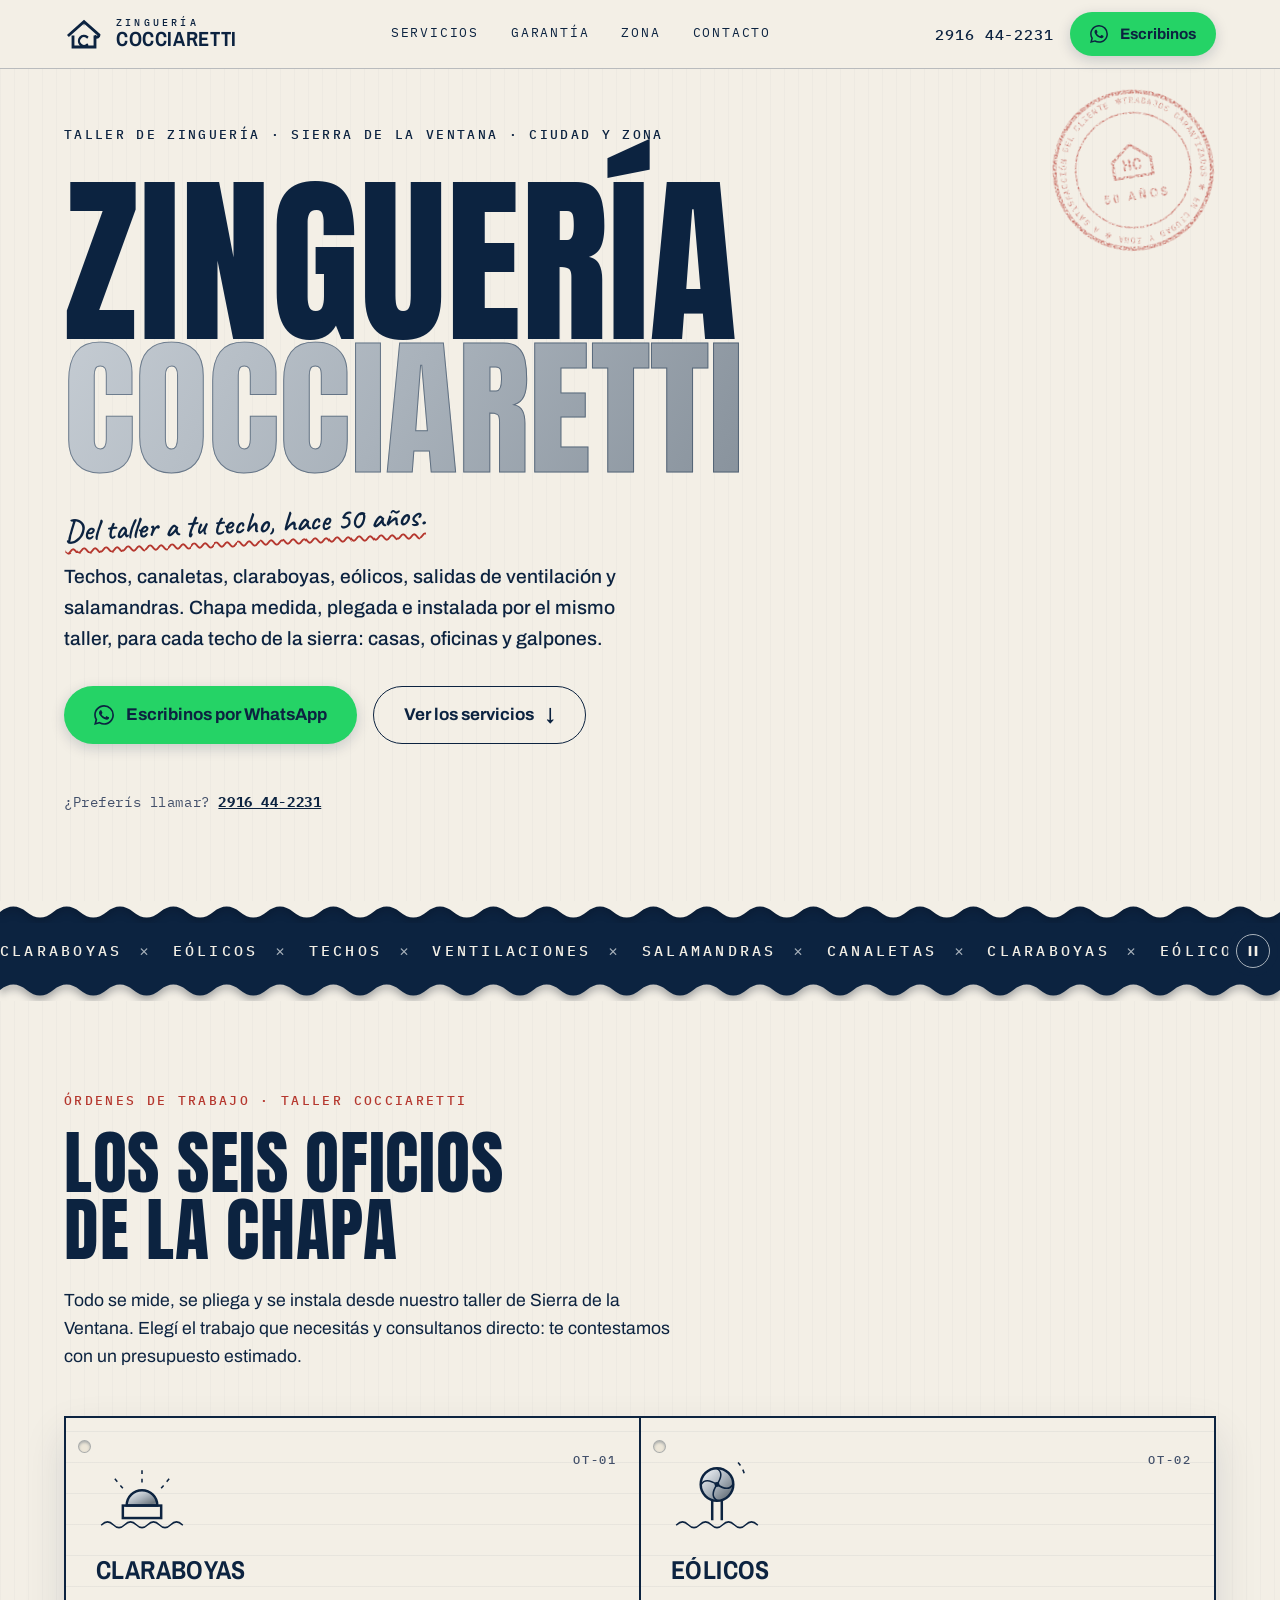
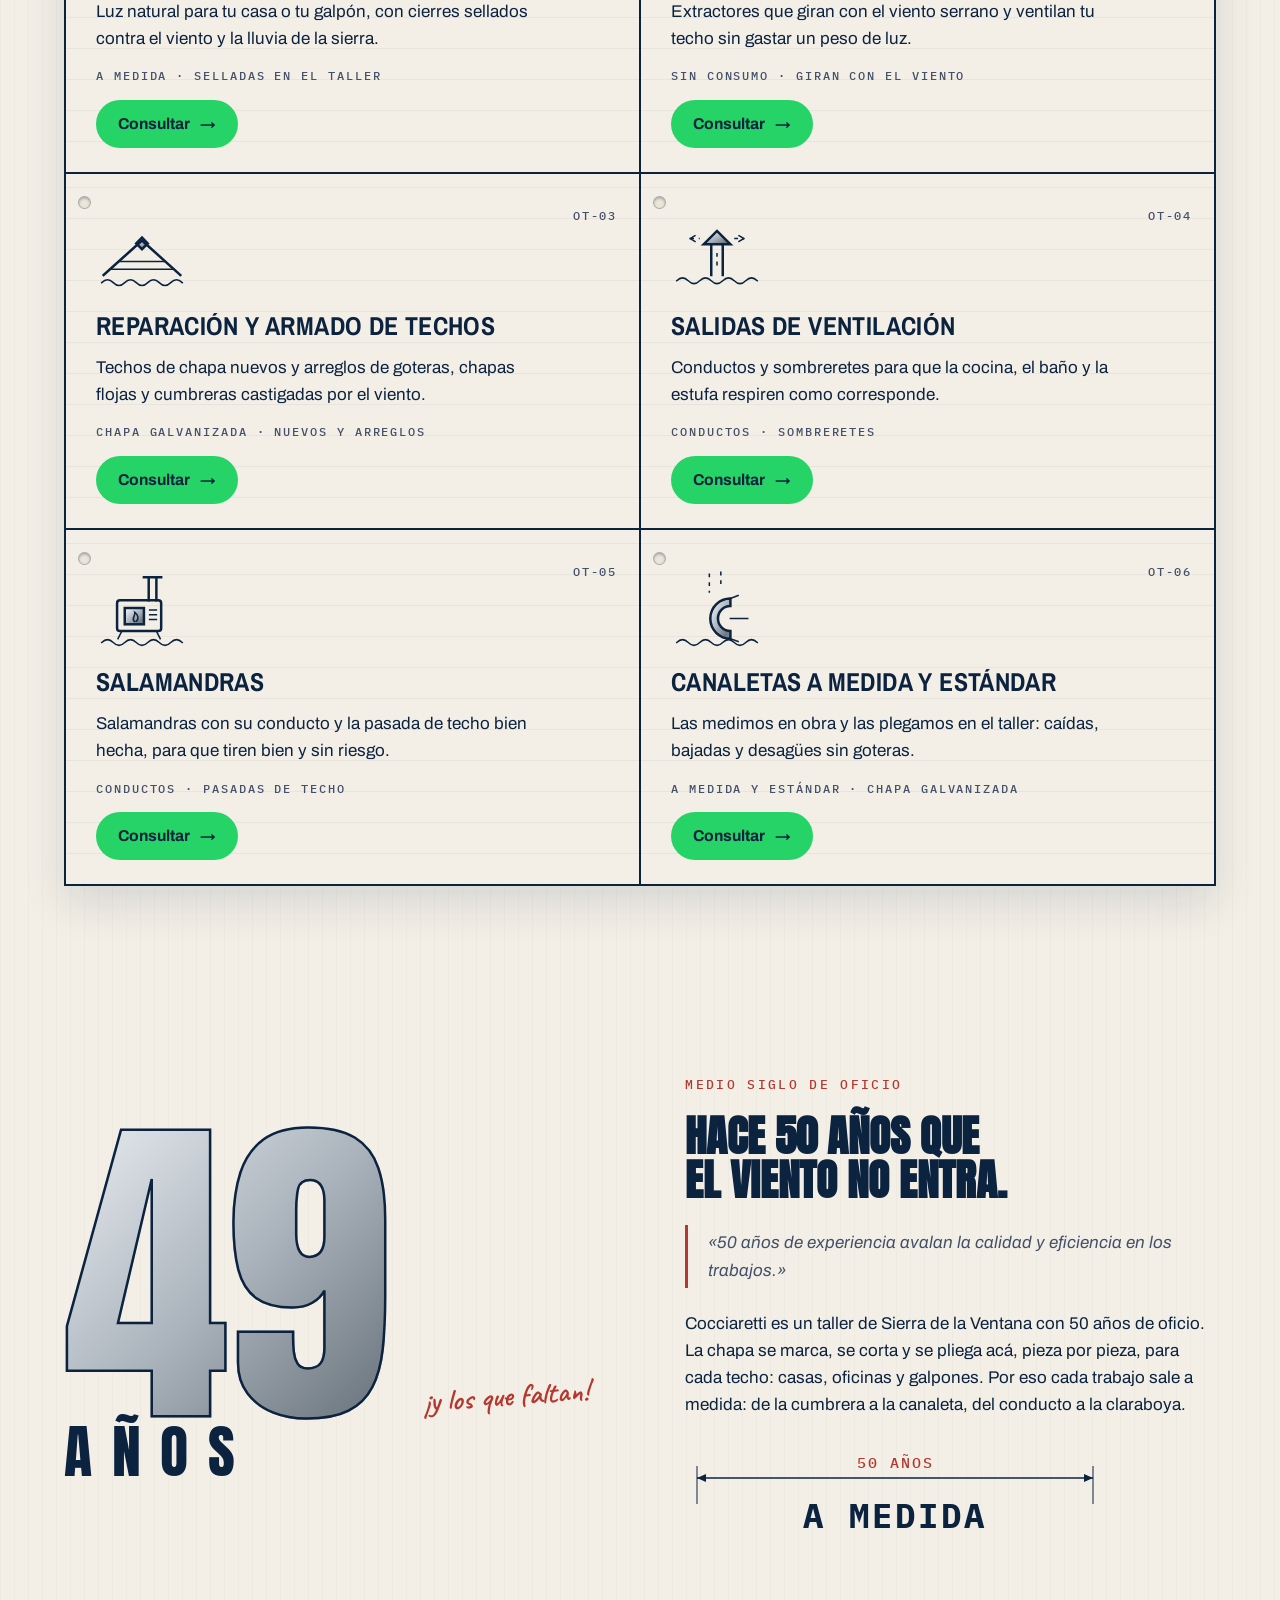
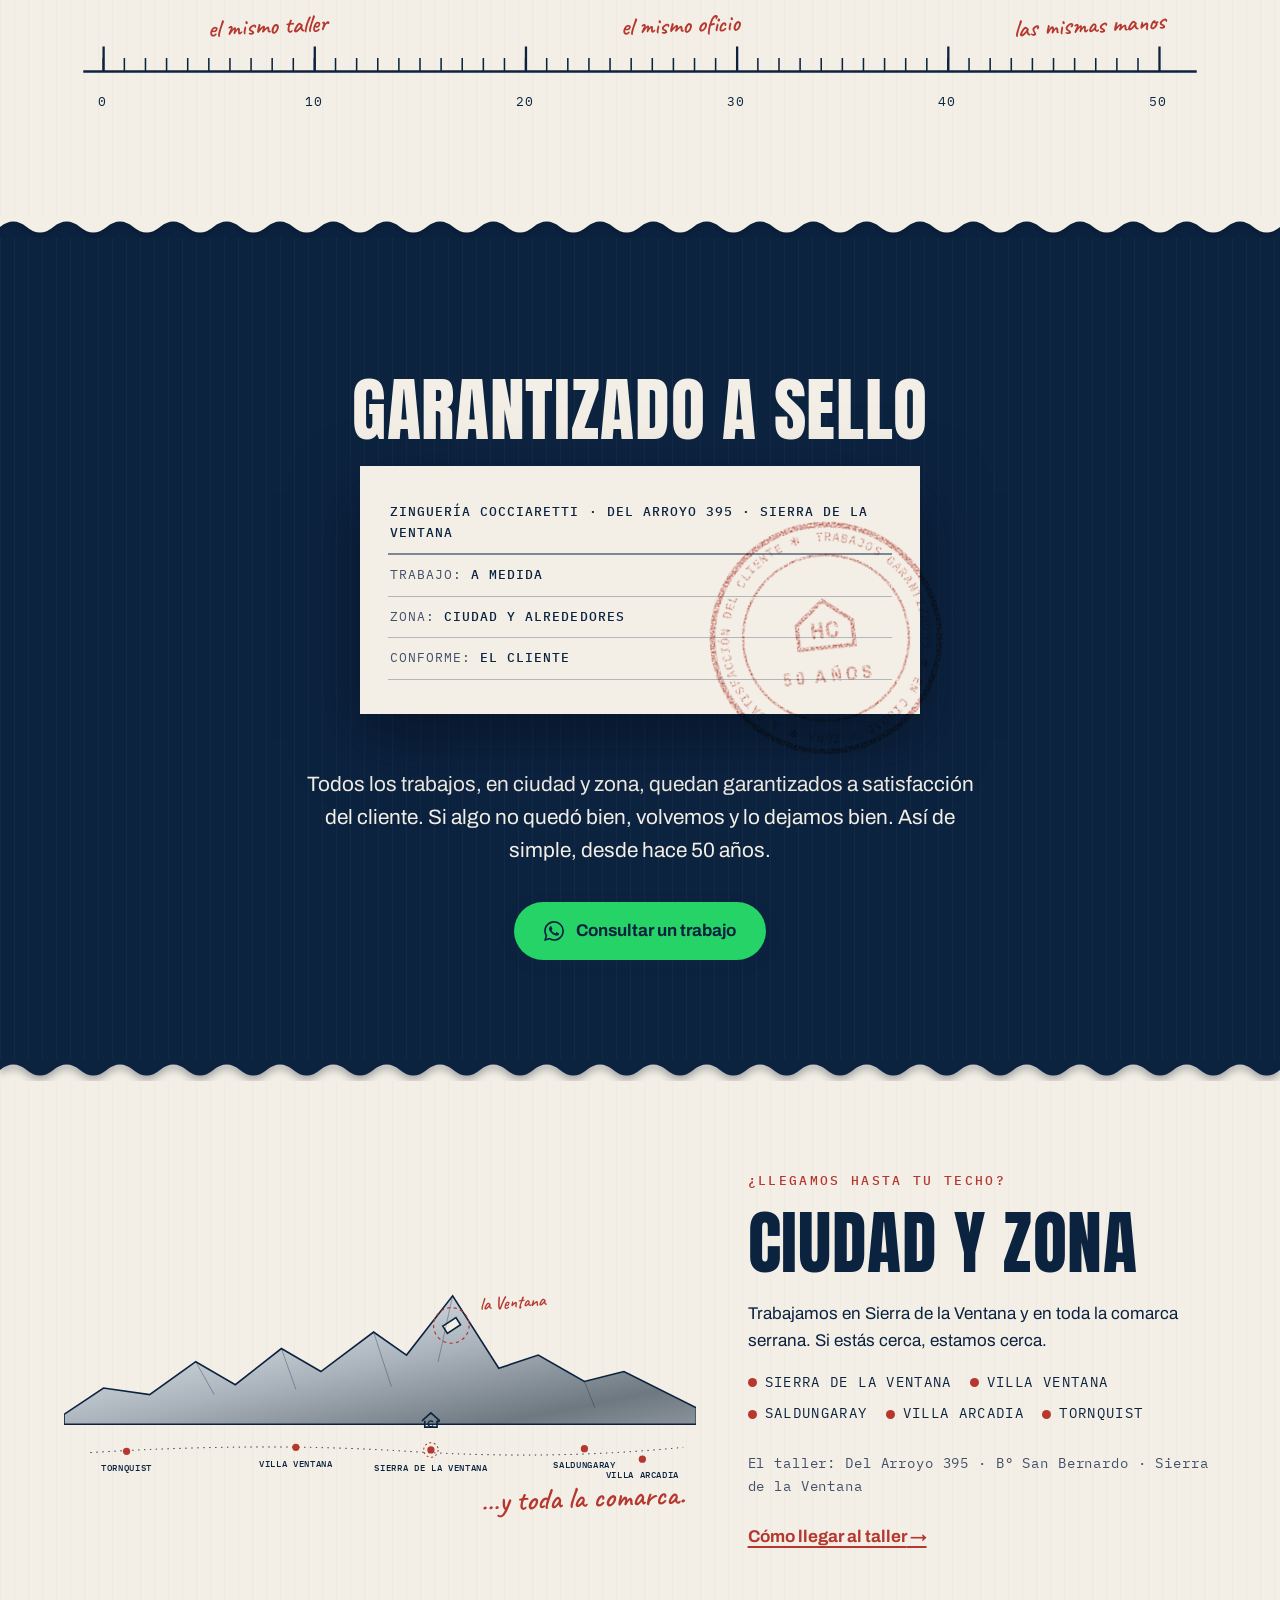
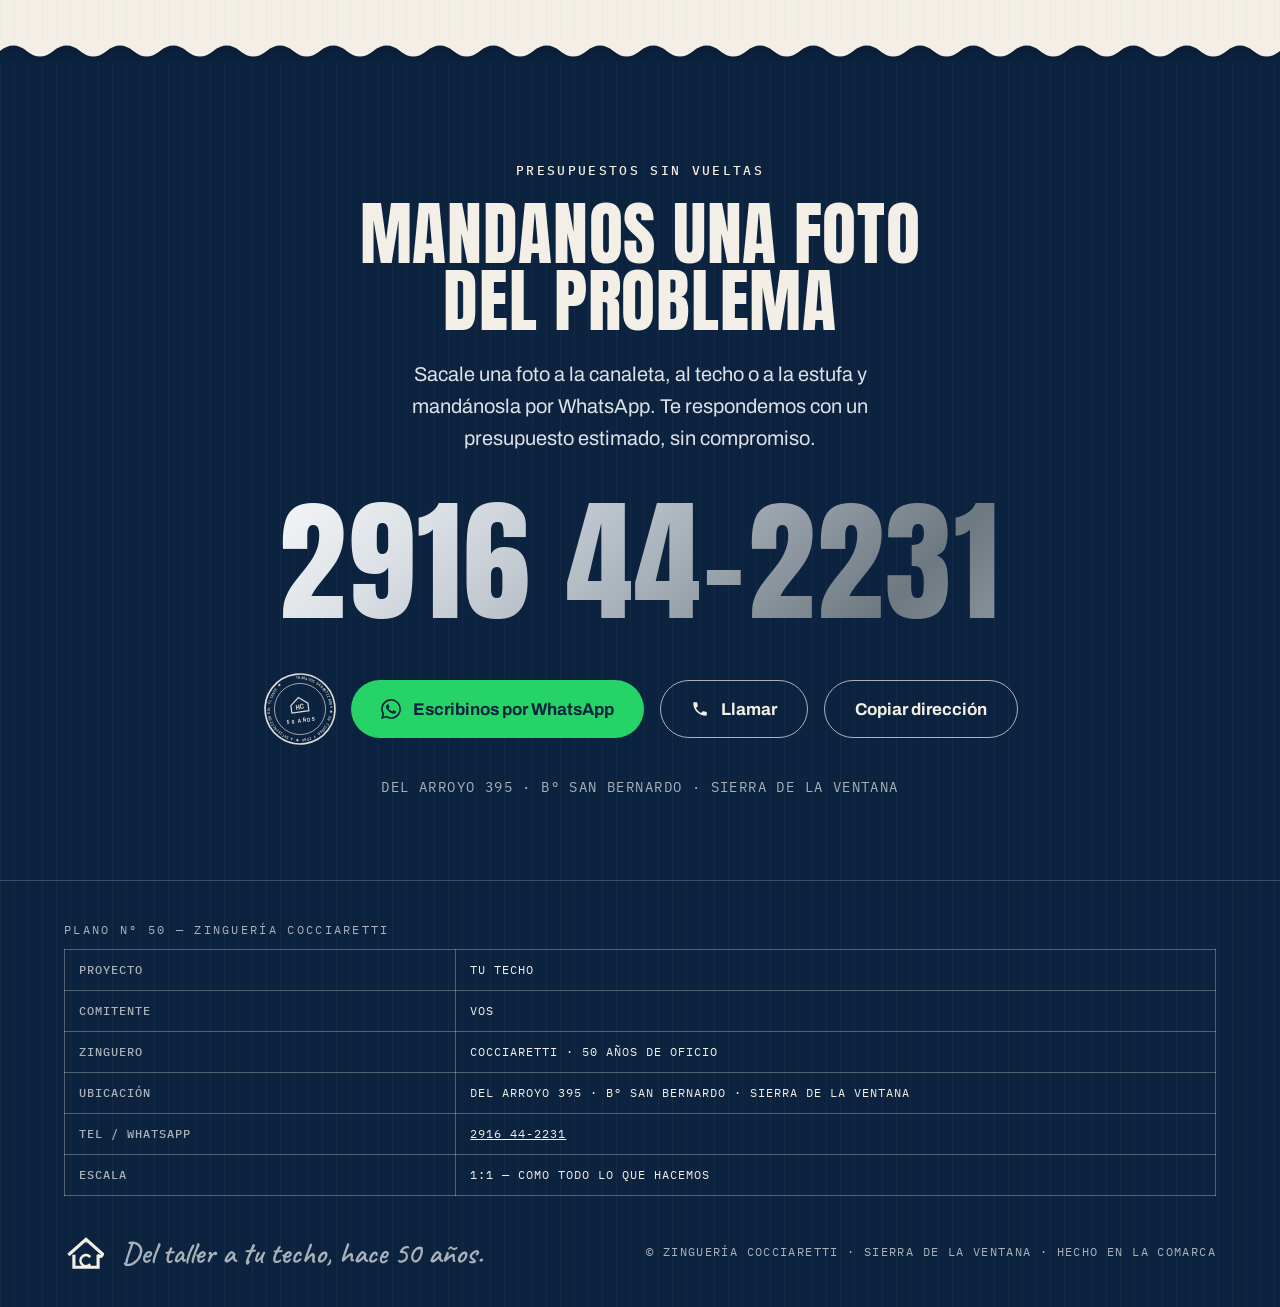
==== index.html @ 29f08a3d "Sitio web Zingueria Cocciaretti — one-page estatico Concepto "Chapa y Oficio": tipografia monumental" ====
<!DOCTYPE html>
<html lang="es" class="no-js">
<head>
<meta charset="UTF-8">
<meta name="viewport" content="width=device-width, initial-scale=1">
<title>Zinguería Cocciaretti — Techos, canaletas y salamandras en Sierra de la Ventana</title>
<meta name="description" content="Zinguería en Sierra de la Ventana: techos, canaletas, claraboyas, eólicos y salamandras. 50 años de experiencia, trabajos garantizados. Tel. 2916 44-2231.">
<meta name="theme-color" content="#0C2340">
<meta property="og:title" content="Zinguería Cocciaretti — Sierra de la Ventana">
<meta property="og:description" content="Claraboyas, eólicos, techos, ventilaciones, salamandras y canaletas a medida. 50 años de experiencia. Trabajos garantizados en ciudad y zona.">
<meta property="og:type" content="website">
<meta property="og:locale" content="es_AR">
<meta property="og:url" content="https://cocciaretti.com/">
<meta property="og:image" content="https://cocciaretti.com/og.png">
<meta property="og:image:width" content="1200">
<meta property="og:image:height" content="630">
<link rel="canonical" href="https://cocciaretti.com/">
<link rel="icon" href="favicon.svg" type="image/svg+xml">
<link rel="icon" href="favicon-32.png" sizes="32x32" type="image/png">
<link rel="apple-touch-icon" href="apple-touch-icon.png">
<link rel="preconnect" href="https://fonts.googleapis.com">
<link rel="preconnect" href="https://fonts.gstatic.com" crossorigin>
<link href="https://fonts.googleapis.com/css2?family=Anton&family=Archivo:wght@400;500;700&family=Archivo+Narrow:wght@700&family=Caveat:wght@600&family=IBM+Plex+Mono:wght@400;500&display=swap" rel="stylesheet">
<link rel="stylesheet" href="css/styles.css">
<script type="application/ld+json">
{
  "@context": "https://schema.org",
  "@type": "HomeAndConstructionBusiness",
  "name": "Zinguería Cocciaretti",
  "description": "Taller de zinguería en Sierra de la Ventana: claraboyas, eólicos, reparación y armado de techos, salidas de ventilación, salamandras y canaletas a medida y estándar. 50 años de experiencia. Trabajos garantizados en ciudad y zona.",
  "slogan": "Del taller a tu techo, hace 50 años.",
  "url": "https://cocciaretti.com/",
  "image": "https://cocciaretti.com/og.png",
  "telephone": "+54 9 2916 44-2231",
  "address": {
    "@type": "PostalAddress",
    "streetAddress": "Del Arroyo 395, Barrio San Bernardo",
    "addressLocality": "Sierra de la Ventana",
    "addressRegion": "Provincia de Buenos Aires",
    "addressCountry": "AR"
  },
  "areaServed": ["Sierra de la Ventana", "Villa Ventana", "Saldungaray", "Villa Arcadia", "Tornquist"]
}
</script>
</head>
<body class="papel">

<a class="salto" href="#principal">Saltar al contenido</a>

<!-- ======= Definiciones SVG compartidas ======= -->
<svg width="0" height="0" style="position:absolute" aria-hidden="true" focusable="false">
  <defs>
    <linearGradient id="gradZinc" x1="0" y1="0" x2="1" y2="1">
      <stop offset="0" stop-color="#F5F7F8"/>
      <stop offset="0.2" stop-color="#DCE1E6"/>
      <stop offset="0.52" stop-color="#A9B2BB"/>
      <stop offset="0.84" stop-color="#6E7881"/>
      <stop offset="1" stop-color="#8A939C"/>
    </linearGradient>

    <filter id="tinta" x="-8%" y="-8%" width="116%" height="116%">
      <feTurbulence type="fractalNoise" baseFrequency="0.5" numOctaves="2" seed="7" result="ruido"/>
      <feColorMatrix in="ruido" type="matrix" values="0 0 0 0 0  0 0 0 0 0  0 0 0 0 0  0 0 0 1.6 -0.45" result="alfa"/>
      <feComposite in="SourceGraphic" in2="alfa" operator="in"/>
    </filter>

    <!-- Costura corrugada entre secciones -->
    <path id="onda" d="M0 11 Q15 0 30 11 T60 11 T90 11 T120 11 T150 11 T180 11 T210 11 T240 11 T270 11 T300 11 T330 11 T360 11 T390 11 T420 11 T450 11 T480 11 T510 11 T540 11 T570 11 T600 11 T630 11 T660 11 T690 11 T720 11 T750 11 T780 11 T810 11 T840 11 T870 11 T900 11 T930 11 T960 11 T990 11 T1020 11 T1050 11 T1080 11 T1110 11 T1140 11 T1170 11 T1200 11 T1230 11 T1260 11 T1290 11 T1320 11 T1350 11 T1380 11 T1410 11 T1440 11 L1440 0 L0 0 Z"/>

    <!-- Marca: casa de chapa plegada, la C es un perfil de canaleta -->
    <symbol id="marca" viewBox="0 0 120 112">
      <path d="M15 60 L60 20 L105 60 a6.5 6.5 0 0 1 -10 5.5" fill="none" stroke="currentColor" stroke-width="8.5" stroke-linejoin="miter" stroke-linecap="square"/>
      <path d="M27 66 V96 H93 V66" fill="none" stroke="currentColor" stroke-width="8.5" stroke-linejoin="miter" stroke-linecap="square"/>
      <path d="M60 22 V31" fill="none" stroke="currentColor" stroke-width="2"/>
      <path d="M69 66 A15 15 0 1 0 69 90" fill="none" stroke="currentColor" stroke-width="7" stroke-linecap="square"/>
    </symbol>

    <!-- Monograma heredado HC (vive en el sello) -->
    <symbol id="marcaHC" viewBox="0 0 80 74">
      <path d="M8 38 L40 12 L72 38 V66 H8 Z" fill="none" stroke="currentColor" stroke-width="4.5" stroke-linejoin="miter"/>
      <text x="40" y="55" text-anchor="middle" font-family="'Archivo Narrow', sans-serif" font-weight="700" font-size="27" letter-spacing="1" fill="currentColor">HC</text>
    </symbol>

    <!-- Sello de garantía. El texto circular (textPath) se instancia inline
         en cada uso y no dentro del symbol: WebKit no resuelve bien las
         referencias de textPath desde el shadow DOM de <use>. -->
    <path id="rutaSello" d="M110 21 a89 89 0 1 1 -0.01 0" fill="none"/>
    <symbol id="selloBase" viewBox="0 0 220 220">
      <circle cx="110" cy="110" r="104" fill="none" stroke="currentColor" stroke-width="5"/>
      <circle cx="110" cy="110" r="76" fill="none" stroke="currentColor" stroke-width="2"/>
      <use href="#marcaHC" x="78" y="66" width="64" height="59"/>
      <text x="110" y="150" text-anchor="middle" font-family="'Archivo Narrow', sans-serif" font-weight="700" font-size="17" letter-spacing="4" fill="currentColor">50 AÑOS</text>
    </symbol>

    <!-- Glifo WhatsApp -->
    <symbol id="icoWa" viewBox="0 0 24 24">
      <path fill="currentColor" d="M17.472 14.382c-.297-.149-1.758-.867-2.03-.967-.273-.099-.471-.148-.67.15-.197.297-.767.966-.94 1.164-.173.199-.347.223-.644.075-.297-.15-1.255-.463-2.39-1.475-.883-.788-1.48-1.761-1.653-2.059-.173-.297-.018-.458.13-.606.134-.133.297-.347.446-.52.149-.174.198-.298.298-.497.099-.198.05-.371-.025-.52-.075-.149-.669-1.612-.916-2.207-.242-.579-.487-.5-.669-.51-.173-.008-.371-.01-.57-.01-.198 0-.52.074-.792.372-.272.297-1.04 1.016-1.04 2.479 0 1.462 1.065 2.875 1.213 3.074.149.198 2.096 3.2 5.077 4.487.709.306 1.262.489 1.694.625.712.227 1.36.195 1.871.118.571-.085 1.758-.719 2.006-1.413.248-.694.248-1.289.173-1.413-.074-.124-.272-.198-.57-.347m-5.421 7.403h-.004a9.87 9.87 0 0 1-5.031-1.378l-.361-.214-3.741.982.998-3.648-.235-.374a9.86 9.86 0 0 1-1.51-5.26c.001-5.45 4.436-9.884 9.888-9.884 2.64 0 5.122 1.03 6.988 2.898a9.825 9.825 0 0 1 2.893 6.994c-.003 5.45-4.437 9.884-9.885 9.884m8.413-18.297A11.815 11.815 0 0 0 12.05 0C5.495 0 .16 5.335.157 11.892c0 2.096.547 4.142 1.588 5.945L.057 24l6.305-1.654a11.882 11.882 0 0 0 5.683 1.448h.005c6.554 0 11.89-5.335 11.893-11.893a11.821 11.821 0 0 0-3.48-8.413"/>
    </symbol>

    <!-- Glifo teléfono -->
    <symbol id="icoTel" viewBox="0 0 24 24">
      <path fill="currentColor" d="M6.62 10.79c1.44 2.83 3.76 5.14 6.59 6.59l2.2-2.21c.27-.27.67-.36 1.02-.24 1.12.37 2.33.57 3.57.57.55 0 1 .45 1 1V20c0 .55-.45 1-1 1-9.39 0-17-7.61-17-17 0-.55.45-1 1-1h3.5c.55 0 1 .45 1 1 0 1.25.2 2.45.57 3.57.11.35.03.74-.25 1.02l-2.2 2.2z"/>
    </symbol>
  </defs>
</svg>

<!-- ======= Cabecera ======= -->
<header class="cabecera">
  <div class="contenedor cabecera__fila">
    <a class="marca-lockup" href="#inicio" aria-label="Zinguería Cocciaretti — volver al inicio">
      <svg class="marca-lockup__svg" viewBox="0 0 120 112" aria-hidden="true"><use href="#marca"/></svg>
      <span class="marca-lockup__texto">
        <span class="marca-lockup__arriba">Zinguería</span>
        <span class="marca-lockup__abajo">Cocciaretti</span>
      </span>
    </a>
    <nav class="cabecera__nav" aria-label="Secciones">
      <a href="#oficios">Servicios</a>
      <a href="#garantia">Garantía</a>
      <a href="#zona">Zona</a>
      <a href="#contacto">Contacto</a>
    </nav>
    <div class="cabecera__acciones">
      <a class="cabecera__tel" href="tel:+5492916442231">2916 44-2231</a>
      <a class="btn btn--wa cabecera__wa" href="https://wa.me/5492916442231?text=Hola%20Cocciaretti%2C%20quiero%20pedir%20un%20presupuesto." target="_blank" rel="noopener">
        <svg width="18" height="18" aria-hidden="true"><use href="#icoWa"/></svg>
        Escribinos
      </a>
    </div>
  </div>
</header>

<main id="principal" tabindex="-1">

  <!-- ======= Héroe ======= -->
  <section id="inicio" class="heroe papel">
    <div class="contenedor">
      <p class="ceja heroe__ceja">Taller de zinguería · Sierra de la Ventana<span class="ceja__extra"> · Ciudad y zona</span></p>
      <h1 class="heroe__titulo">
        <span class="heroe__linea1">Zinguería</span>
        <span class="heroe__linea2 brillo">Cocciaretti</span>
      </h1>
      <p class="mano heroe__tagline"><span class="subrayado">Del taller a tu techo, hace 50 años.</span></p>
      <div class="heroe__cuerpo">
        <p class="heroe__sub">Techos, canaletas, claraboyas, eólicos, salidas de ventilación y salamandras. Chapa medida, plegada e instalada por el mismo taller, para cada techo de la sierra: casas, oficinas y galpones.</p>
        <div class="heroe__ctas">
          <a class="btn btn--wa" href="https://wa.me/5492916442231?text=Hola%20Cocciaretti%2C%20quiero%20pedir%20un%20presupuesto." target="_blank" rel="noopener">
            <svg width="20" height="20" aria-hidden="true"><use href="#icoWa"/></svg>
            Escribinos por WhatsApp
          </a>
          <a class="btn btn--fantasma" href="#oficios">Ver los servicios<span aria-hidden="true"> ↓</span></a>
        </div>
        <p class="heroe__tel-alt">¿Preferís llamar? <a href="tel:+5492916442231">2916 44-2231</a></p>
      </div>
    </div>
    <div class="heroe__sello" aria-hidden="true">
      <svg viewBox="0 0 220 220" class="rojo-sello tinta">
        <use href="#selloBase"/>
        <text font-family="'IBM Plex Mono', monospace" font-weight="500" font-size="11" letter-spacing="1.15" fill="currentColor"><textPath href="#rutaSello">TRABAJOS GARANTIZADOS ✱ EN CIUDAD Y ZONA ✱ A SATISFACCIÓN DEL CLIENTE ✱</textPath></text>
      </svg>
    </div>
  </section>

  <svg class="costura costura--a-oscuro" viewBox="0 0 1440 22" preserveAspectRatio="none" aria-hidden="true" focusable="false"><use href="#onda" class="onda"/></svg>

  <!-- ======= Cinta de oficios ======= -->
  <div class="cinta" id="cinta">
    <div class="cinta__pista" aria-hidden="true">
      <ul class="cinta__grupo">
        <li>Claraboyas</li><li>Eólicos</li><li>Techos</li><li>Ventilaciones</li><li>Salamandras</li><li>Canaletas</li>
        <li>Claraboyas</li><li>Eólicos</li><li>Techos</li><li>Ventilaciones</li><li>Salamandras</li><li>Canaletas</li>
        <li>Claraboyas</li><li>Eólicos</li><li>Techos</li><li>Ventilaciones</li><li>Salamandras</li><li>Canaletas</li>
      </ul>
      <ul class="cinta__grupo cinta__grupo--copia">
        <li>Claraboyas</li><li>Eólicos</li><li>Techos</li><li>Ventilaciones</li><li>Salamandras</li><li>Canaletas</li>
        <li>Claraboyas</li><li>Eólicos</li><li>Techos</li><li>Ventilaciones</li><li>Salamandras</li><li>Canaletas</li>
        <li>Claraboyas</li><li>Eólicos</li><li>Techos</li><li>Ventilaciones</li><li>Salamandras</li><li>Canaletas</li>
      </ul>
    </div>
    <button class="cinta__pausa" type="button" id="pausaCinta" aria-pressed="false" aria-label="Pausar el movimiento de la cinta" hidden>
      <svg class="ico-pausa" width="10" height="12" viewBox="0 0 10 12" aria-hidden="true"><path d="M2 1v10M8 1v10" stroke="currentColor" stroke-width="2.6"/></svg>
      <svg class="ico-play" width="10" height="12" viewBox="0 0 10 12" aria-hidden="true"><path d="M1 1l8 5-8 5z" fill="currentColor"/></svg>
    </button>
  </div>

  <svg class="costura costura--a-papel" viewBox="0 0 1440 22" preserveAspectRatio="none" aria-hidden="true" focusable="false"><use href="#onda" class="onda"/></svg>

  <!-- ======= Los seis oficios ======= -->
  <section id="oficios" class="oficios papel">
    <div class="contenedor">
      <p class="ceja ceja--roja revelar">Órdenes de trabajo · Taller Cocciaretti</p>
      <h2 class="titulo revelar">Los seis oficios<br>de la chapa</h2>
      <p class="oficios__intro revelar">Todo se mide, se pliega y se instala desde nuestro taller de Sierra de la Ventana. Elegí el trabajo que necesitás y consultanos directo: te contestamos con un presupuesto estimado.</p>

      <div class="oficios__grilla">

        <article class="ot revelar">
          <p class="ot__num">OT-01</p>
          <svg class="ot__icono" viewBox="0 0 96 96" aria-hidden="true">
            <path class="trazo trazo--fino" d="M6 78 Q12 72 18 78 T30 78 T42 78 T54 78 T66 78 T78 78 T90 78"/>
            <path class="plano" d="M32 58 a16 16 0 0 1 32 0 Z"/>
            <rect class="trazo" x="28" y="58" width="40" height="13" fill="none"/>
            <path class="trazo trazo--fino guion" d="M48 34 V20 M28 40 L18 28 M68 40 L78 28"/>
          </svg>
          <h3 class="ot__nombre">Claraboyas</h3>
          <p class="ot__desc">Luz natural para tu casa o tu galpón, con cierres sellados contra el viento y la lluvia de la sierra.</p>
          <p class="ot__spec">A medida · Selladas en el taller</p>
          <a class="ot__cta" href="https://wa.me/5492916442231?text=Hola%2C%20quiero%20consultar%20por%20una%20claraboya." target="_blank" rel="noopener">Consultar<span aria-hidden="true"> →</span></a>
        </article>

        <article class="ot revelar">
          <p class="ot__num">OT-02</p>
          <svg class="ot__icono" viewBox="0 0 96 96" aria-hidden="true">
            <path class="trazo trazo--fino" d="M6 78 Q12 72 18 78 T30 78 T42 78 T54 78 T66 78 T78 78 T90 78"/>
            <circle class="plano" cx="48" cy="36" r="17"/>
            <path class="trazo trazo--fino" d="M48 36 Q56 24 48 19.5 M48 36 Q60 44 64.5 36 M48 36 Q40 48 48 52.5 M48 36 Q36 28 31.5 36"/>
            <circle class="dot" cx="48" cy="36" r="2.6"/>
            <path class="trazo" d="M43 54 v18 M53 54 v18"/>
            <path class="trazo trazo--fino guion" d="M70 13 a30 30 0 0 1 7 14"/>
          </svg>
          <h3 class="ot__nombre">Eólicos</h3>
          <p class="ot__desc">Extractores que giran con el viento serrano y ventilan tu techo sin gastar un peso de luz.</p>
          <p class="ot__spec">Sin consumo · Giran con el viento</p>
          <a class="ot__cta" href="https://wa.me/5492916442231?text=Hola%2C%20quiero%20consultar%20por%20un%20e%C3%B3lico." target="_blank" rel="noopener">Consultar<span aria-hidden="true"> →</span></a>
        </article>

        <article class="ot revelar">
          <p class="ot__num">OT-03</p>
          <svg class="ot__icono" viewBox="0 0 96 96" aria-hidden="true">
            <path class="plano" d="M42 39 L48 33 L54 39 L48 45 Z"/>
            <path class="trazo" d="M8 72 L48 36 L88 72"/>
            <path class="trazo trazo--fino" d="M24 58 H72 M15 66 H81"/>
            <path class="trazo trazo--fino" d="M6 80 Q12 74 18 80 T30 80 T42 80 T54 80 T66 80 T78 80 T90 80"/>
          </svg>
          <h3 class="ot__nombre">Reparación y armado de techos</h3>
          <p class="ot__desc">Techos de chapa nuevos y arreglos de goteras, chapas flojas y cumbreras castigadas por el viento.</p>
          <p class="ot__spec">Chapa galvanizada · Nuevos y arreglos</p>
          <a class="ot__cta" href="https://wa.me/5492916442231?text=Hola%2C%20necesito%20reparar%20o%20armar%20un%20techo." target="_blank" rel="noopener">Consultar<span aria-hidden="true"> →</span></a>
        </article>

        <article class="ot revelar">
          <p class="ot__num">OT-04</p>
          <svg class="ot__icono" viewBox="0 0 96 96" aria-hidden="true">
            <path class="trazo trazo--fino" d="M6 78 Q12 72 18 78 T30 78 T42 78 T54 78 T66 78 T78 78 T90 78"/>
            <path class="trazo" d="M42 72 V40 M54 72 V40"/>
            <path class="plano" d="M34 40 L48 26 L62 40 Z"/>
            <path class="trazo trazo--fino guion" d="M20 34 H30 M66 34 H76 M48 62 V48"/>
            <path class="trazo trazo--fino" d="M76 34 l-5 -3 M76 34 l-5 3 M20 34 l5 -3 M20 34 l5 3"/>
          </svg>
          <h3 class="ot__nombre">Salidas de ventilación</h3>
          <p class="ot__desc">Conductos y sombreretes para que la cocina, el baño y la estufa respiren como corresponde.</p>
          <p class="ot__spec">Conductos · Sombreretes</p>
          <a class="ot__cta" href="https://wa.me/5492916442231?text=Hola%2C%20quiero%20consultar%20por%20una%20salida%20de%20ventilaci%C3%B3n." target="_blank" rel="noopener">Consultar<span aria-hidden="true"> →</span></a>
        </article>

        <article class="ot revelar">
          <p class="ot__num">OT-05</p>
          <svg class="ot__icono" viewBox="0 0 96 96" aria-hidden="true">
            <path class="trazo trazo--fino" d="M6 84 Q12 78 18 84 T30 84 T42 84 T54 84 T66 84 T78 84 T90 84"/>
            <rect class="trazo" x="22" y="40" width="46" height="32" rx="3" fill="none"/>
            <rect class="plano" x="30" y="48" width="20" height="17"/>
            <path class="trazo trazo--fino" d="M40 62 c-3.5 -4 1.5 -5.5 0.5 -9.5 c3.5 2.5 4.5 7 1.5 9.5"/>
            <path class="trazo trazo--fino" d="M56 50 h7 M56 55 h7 M56 60 h7"/>
            <path class="trazo" d="M55 40 V16 M63 40 V16 M50 16 H68"/>
            <path class="trazo trazo--fino" d="M27 72 l-4 8 M63 72 l4 8"/>
          </svg>
          <h3 class="ot__nombre">Salamandras</h3>
          <p class="ot__desc">Salamandras con su conducto y la pasada de techo bien hecha, para que tiren bien y sin riesgo.</p>
          <p class="ot__spec">Conductos · Pasadas de techo</p>
          <a class="ot__cta" href="https://wa.me/5492916442231?text=Hola%2C%20quiero%20consultar%20por%20una%20salamandra." target="_blank" rel="noopener">Consultar<span aria-hidden="true"> →</span></a>
        </article>

        <article class="ot revelar">
          <p class="ot__num">OT-06</p>
          <svg class="ot__icono" viewBox="0 0 96 96" aria-hidden="true">
            <path class="trazo trazo--fino" d="M6 84 Q12 78 18 84 T30 84 T42 84 T54 84 T66 84 T78 84 T90 84"/>
            <path class="plano" d="M62 38 A21 21 0 1 0 62 80 L62 72 A13 13 0 1 1 62 46 Z"/>
            <path class="trazo trazo--fino" d="M62 38 l8 -3 M62 80 l8 3 M62 59 H80"/>
            <path class="trazo trazo--fino guion" d="M40 12 V32 M52 10 V26"/>
          </svg>
          <h3 class="ot__nombre">Canaletas a medida y estándar</h3>
          <p class="ot__desc">Las medimos en obra y las plegamos en el taller: caídas, bajadas y desagües sin goteras.</p>
          <p class="ot__spec">A medida y estándar · Chapa galvanizada</p>
          <a class="ot__cta" href="https://wa.me/5492916442231?text=Hola%2C%20quiero%20consultar%20por%20canaletas." target="_blank" rel="noopener">Consultar<span aria-hidden="true"> →</span></a>
        </article>

      </div>
    </div>
  </section>

  <!-- ======= 50 años ======= -->
  <section id="cincuenta" class="cincuenta papel">
    <div class="contenedor">
      <div class="cincuenta__grilla">
        <div class="cincuenta__numero revelar" aria-hidden="true">
          <span class="cincuenta__cifra chapa-texto" id="cifra50">50</span>
          <span class="cincuenta__palabra">Años</span>
          <span class="mano cincuenta__nota">¡y los que faltan!</span>
        </div>
        <div class="revelar">
          <p class="ceja ceja--roja">Medio siglo de oficio</p>
          <h2 class="cincuenta__quote">Hace 50 años que<br>el viento no entra.</h2>
          <blockquote class="cincuenta__cita">
            <p>«50 años de experiencia avalan la calidad y eficiencia en los trabajos.»</p>
          </blockquote>
          <p class="cincuenta__texto">Cocciaretti es un taller de Sierra de la Ventana con 50 años de oficio. La chapa se marca, se corta y se pliega acá, pieza por pieza, para cada techo: casas, oficinas y galpones. Por eso cada trabajo sale a medida: de la cumbrera a la canaleta, del conducto a la claraboya.</p>
          <svg class="cota" viewBox="0 0 420 92" role="img" aria-label="Cota de plano: la medida de 'a medida' es 50 años">
            <path d="M12 30 H408" fill="none" stroke="#0C2340" stroke-width="1.5"/>
            <path d="M12 30 l9 -4 v8 Z M408 30 l-9 -4 v8 Z" fill="#0C2340"/>
            <path d="M12 18 V56 M408 18 V56" fill="none" stroke="#0C2340" stroke-width="1"/>
            <text x="210" y="20" text-anchor="middle" font-size="15" letter-spacing="2" fill="#B5372E" font-weight="500">50 AÑOS</text>
            <text x="210" y="80" text-anchor="middle" font-family="'Archivo Narrow', sans-serif" font-weight="700" font-size="34" letter-spacing="3" fill="#0C2340">A MEDIDA</text>
          </svg>
        </div>
      </div>

      <div class="regla revelar" aria-hidden="true">
        <svg viewBox="0 0 1200 118">
          <path d="M20 62 H1180" stroke="#0C2340" stroke-width="2.5" fill="none"/>
          <path d="M40 55 H1140" stroke="#0C2340" stroke-width="14" stroke-dasharray="1.6 20.4" fill="none"/>
          <path d="M40 49 H1160" stroke="#0C2340" stroke-width="26" stroke-dasharray="2.4 217.6" fill="none"/>
          <text x="40" y="98" text-anchor="middle" font-size="14" letter-spacing="1">0</text>
          <text x="260" y="98" text-anchor="middle" font-size="14" letter-spacing="1">10</text>
          <text x="480" y="98" text-anchor="middle" font-size="14" letter-spacing="1">20</text>
          <text x="700" y="98" text-anchor="middle" font-size="14" letter-spacing="1">30</text>
          <text x="920" y="98" text-anchor="middle" font-size="14" letter-spacing="1">40</text>
          <text x="1140" y="98" text-anchor="middle" font-size="14" letter-spacing="1">50</text>
          <text class="mano-svg" x="150" y="26" font-size="26" transform="rotate(-3 150 26)">el mismo taller</text>
          <text class="mano-svg" x="580" y="24" font-size="26" transform="rotate(-2 580 24)">el mismo oficio</text>
          <text class="mano-svg" x="990" y="26" font-size="26" transform="rotate(-3 990 26)">las mismas manos</text>
        </svg>
      </div>
    </div>
  </section>

  <svg class="costura costura--a-oscuro" viewBox="0 0 1440 22" preserveAspectRatio="none" aria-hidden="true" focusable="false"><use href="#onda" class="onda"/></svg>

  <!-- ======= Garantía ======= -->
  <section id="garantia" class="garantia oscuro">
    <div class="contenedor">
      <p class="ceja revelar">La palabra del taller</p>
      <h2 class="titulo revelar">Garantizado a sello</h2>

      <div class="garantia__boleta revelar" id="selloGarantia">
        <p class="boleta__linea boleta__linea--cabeza">Zinguería Cocciaretti · Del Arroyo 395 · Sierra de la Ventana</p>
        <p class="boleta__linea">Trabajo: <span class="boleta__valor">a medida</span></p>
        <p class="boleta__linea">Zona: <span class="boleta__valor">ciudad y alrededores</span></p>
        <p class="boleta__linea">Conforme: <span class="boleta__valor">el cliente</span></p>
        <div class="garantia__sello" aria-hidden="true">
          <svg viewBox="0 0 220 220" class="rojo-sello tinta sello-anim">
            <use href="#selloBase"/>
            <text font-family="'IBM Plex Mono', monospace" font-weight="500" font-size="11" letter-spacing="1.15" fill="currentColor"><textPath href="#rutaSello">TRABAJOS GARANTIZADOS ✱ EN CIUDAD Y ZONA ✱ A SATISFACCIÓN DEL CLIENTE ✱</textPath></text>
          </svg>
        </div>
      </div>

      <p class="garantia__texto revelar">Todos los trabajos, en ciudad y zona, quedan garantizados a satisfacción del cliente. Si algo no quedó bien, volvemos y lo dejamos bien. Así de simple, desde hace 50 años.</p>
      <a class="btn btn--wa revelar" href="https://wa.me/5492916442231?text=Hola%20Cocciaretti%2C%20quiero%20pedir%20un%20presupuesto." target="_blank" rel="noopener">
        <svg width="20" height="20" aria-hidden="true"><use href="#icoWa"/></svg>
        Consultar un trabajo
      </a>
    </div>
  </section>

  <svg class="costura costura--a-papel" viewBox="0 0 1440 22" preserveAspectRatio="none" aria-hidden="true" focusable="false"><use href="#onda" class="onda"/></svg>

  <!-- ======= Zona ======= -->
  <section id="zona" class="zona papel">
    <div class="contenedor">
      <div class="zona__grilla">
        <div class="zona__mapa revelar">
          <svg viewBox="0 0 960 430" role="img" aria-label="Mapa ilustrado de la Comarca de Sierra de la Ventana con las localidades donde trabaja el taller">
            <path fill="url(#gradZinc)" stroke="#0C2340" stroke-width="2.5" stroke-linejoin="miter" fill-rule="evenodd"
              d="M0 330 L60 290 L130 300 L200 250 L260 285 L330 230 L390 265 L470 205 L520 240 L590 150 L660 260 L720 240 L790 280 L850 265 L960 320 L960 345 L0 345 Z
                 M575 196 L595 183 L602 194 L582 207 Z"/>
            <path fill="none" stroke="#0C2340" stroke-width="1" opacity="0.5"
              d="M200 250 L228 300 M330 230 L352 292 M470 205 L497 288 M590 150 L568 250 M790 280 L806 320"/>
            <circle cx="588" cy="195" r="27" fill="none" stroke="#B5372E" stroke-width="1.8" stroke-dasharray="5 5"/>
            <text class="mano-svg" x="632" y="172" font-size="27" transform="rotate(-4 632 172)">la Ventana</text>

            <path fill="none" stroke="#0C2340" stroke-width="1.5" stroke-dasharray="2 7" d="M40 388 Q300 372 520 386 T940 380"/>

            <circle class="punto" cx="95" cy="386" r="5.5" fill="#B5372E"/>
            <text class="lbl-sec" x="95" y="416" text-anchor="middle" font-size="14" letter-spacing="1">TORNQUIST</text>

            <circle class="punto" cx="352" cy="380" r="5.5" fill="#B5372E"/>
            <text class="lbl-sec" x="352" y="410" text-anchor="middle" font-size="14" letter-spacing="1">VILLA VENTANA</text>

            <use href="#marca" x="540" y="322" width="34" height="32" color="#0C2340"/>
            <circle class="punto" cx="557" cy="384" r="5.5" fill="#B5372E"/>
            <circle cx="557" cy="384" r="11" fill="none" stroke="#B5372E" stroke-width="1.6" stroke-dasharray="3 4"/>
            <text class="lbl-sdlv" x="557" y="416" text-anchor="middle" font-size="14" letter-spacing="1" font-weight="700">SIERRA DE LA VENTANA</text>

            <circle class="punto" cx="790" cy="382" r="5.5" fill="#B5372E"/>
            <text class="lbl-sec" x="790" y="412" text-anchor="middle" font-size="14" letter-spacing="1">SALDUNGARAY</text>

            <circle class="punto" cx="878" cy="398" r="5.5" fill="#B5372E"/>
            <text class="lbl-sec" x="878" y="426" text-anchor="middle" font-size="14" letter-spacing="1">VILLA ARCADIA</text>
          </svg>
          <p class="mano zona__coda">…y toda la comarca.</p>
        </div>
        <div class="revelar">
          <p class="ceja ceja--roja">¿Llegamos hasta tu techo?</p>
          <h2 class="titulo">Ciudad y zona</h2>
          <p>Trabajamos en Sierra de la Ventana y en toda la comarca serrana. Si estás cerca, estamos cerca.</p>
          <ul class="zona__lista">
            <li>Sierra de la Ventana</li>
            <li>Villa Ventana</li>
            <li>Saldungaray</li>
            <li>Villa Arcadia</li>
            <li>Tornquist</li>
          </ul>
          <p class="zona__direccion">El taller: Del Arroyo 395 · B° San Bernardo · Sierra de la Ventana</p>
          <a class="zona__link" href="https://www.google.com/maps/search/?api=1&amp;query=Del+Arroyo+395%2C+Sierra+de+la+Ventana%2C+Buenos+Aires" target="_blank" rel="noopener">Cómo llegar al taller<span aria-hidden="true"> →</span></a>
        </div>
      </div>
    </div>
  </section>

  <svg class="costura costura--a-oscuro" viewBox="0 0 1440 22" preserveAspectRatio="none" aria-hidden="true" focusable="false"><use href="#onda" class="onda"/></svg>

  <!-- ======= Contacto ======= -->
  <section id="contacto" class="contacto oscuro">
    <div class="contenedor">
      <p class="ceja revelar">Presupuestos sin vueltas</p>
      <h2 class="titulo revelar">Mandanos una foto del problema</h2>
      <p class="contacto__sub revelar">Sacale una foto a la canaleta, al techo o a la estufa y mandánosla por WhatsApp. Te respondemos con un presupuesto estimado, sin compromiso.</p>

      <a class="contacto__tel chapa-texto revelar" href="tel:+5492916442231">2916 44-2231</a>

      <div class="contacto__acciones revelar">
        <span class="contacto__garante">
          <span class="contacto__mini-sello" aria-hidden="true">
            <svg viewBox="0 0 220 220">
              <use href="#selloBase"/>
              <text font-family="'IBM Plex Mono', monospace" font-weight="500" font-size="11" letter-spacing="1.15" fill="currentColor"><textPath href="#rutaSello">TRABAJOS GARANTIZADOS ✱ EN CIUDAD Y ZONA ✱ A SATISFACCIÓN DEL CLIENTE ✱</textPath></text>
            </svg>
          </span>
          <a class="btn btn--wa" href="https://wa.me/5492916442231?text=Hola%20Cocciaretti%2C%20les%20mando%20una%20foto%20del%20problema." target="_blank" rel="noopener">
            <svg width="20" height="20" aria-hidden="true"><use href="#icoWa"/></svg>
            Escribinos por WhatsApp
          </a>
        </span>
        <a class="btn btn--fantasma-claro" href="tel:+5492916442231">
          <svg width="18" height="18" aria-hidden="true"><use href="#icoTel"/></svg>
          Llamar
        </a>
        <button class="btn btn--fantasma-claro" type="button" id="copiarDireccion" hidden>
          <span role="status">Copiar dirección</span>
        </button>
      </div>

      <p class="contacto__direccion">Del Arroyo 395 · B° San Bernardo · Sierra de la Ventana</p>
    </div>
  </section>

</main>

<!-- ======= Pie con cajetín ======= -->
<footer class="pie oscuro">
    <div class="contenedor">
      <table class="cajetin">
        <caption>Plano Nº 50 — Zinguería Cocciaretti</caption>
        <tbody>
          <tr><th scope="row">Proyecto</th><td>Tu techo</td></tr>
          <tr><th scope="row">Comitente</th><td>Vos</td></tr>
          <tr><th scope="row">Zinguero</th><td>Cocciaretti · 50 años de oficio</td></tr>
          <tr><th scope="row">Ubicación</th><td>Del Arroyo 395 · B° San Bernardo · Sierra de la Ventana</td></tr>
          <tr><th scope="row">Tel / WhatsApp</th><td><a href="tel:+5492916442231">2916 44-2231</a></td></tr>
          <tr><th scope="row">Escala</th><td>1:1 — como todo lo que hacemos</td></tr>
        </tbody>
      </table>
      <div class="pie__final">
        <div class="pie__marca">
          <svg viewBox="0 0 120 112" aria-hidden="true"><use href="#marca"/></svg>
          <p class="mano pie__tag">Del taller a tu techo, hace 50 años.</p>
        </div>
        <p class="pie__copy">© Zinguería Cocciaretti · Sierra de la Ventana · Hecho en la comarca</p>
      </div>
    </div>
  </footer>

<a class="fab" id="fab" href="https://wa.me/5492916442231?text=Hola%20Cocciaretti%2C%20quiero%20pedir%20un%20presupuesto." target="_blank" rel="noopener" aria-label="Escribinos por WhatsApp">
  <svg viewBox="0 0 24 24" aria-hidden="true" style="color:#0C2340"><use href="#icoWa"/></svg>
</a>

<script src="js/main.js" defer></script>
</body>
</html>
---- css/styles.css ----
/* ============================================================
   ZINGUERÍA COCCIARETTI — "La página está hecha de chapa"
   Sistema: tinta azul / papel de obra / zinc / sello rojo /
   verde reservado exclusivamente a conversión (WhatsApp).
   ============================================================ */

/* Respaldo métrico para el display: mientras baja Anton, Arial Narrow
   ajustada reduce el salto de layout en el titular monumental. */
@font-face {
  font-family: "Anton-fallback";
  src: local("Arial Narrow"), local("Arial");
  size-adjust: 82%;
}

:root {
  /* Paleta */
  --azul: #0C2340;          /* Azul Chapa — tinta primaria */
  --azul-claro: #16345C;    /* variante para superficies sobre navy */
  --papel: #F3EFE6;         /* Papel de Obra */
  --papel-2: #ECE6D8;       /* Papel sombra (tarjetas, bandas) */
  --zinc-1: #DCE1E6;
  --zinc-2: #A9B2BB;
  --zinc-3: #6E7881;
  --rojo: #B5372E;          /* Rojo Sello — solo mundo sello/lápiz */
  --verde: #25D366;         /* Verde WhatsApp — solo conversión */
  --texto-2: #43506A;       /* secundario sobre papel */

  --grad-zinc: linear-gradient(135deg, #F5F7F8 0%, #DCE1E6 20%, #A9B2BB 52%, #6E7881 84%, #8A939C 100%);

  /* Tipografías */
  --f-display: "Anton", "Anton-fallback", "Arial Narrow", sans-serif;
  --f-body: "Archivo", "Helvetica Neue", Arial, sans-serif;
  --f-cond: "Archivo Narrow", "Arial Narrow", sans-serif;
  --f-mono: "IBM Plex Mono", "Courier New", monospace;
  --f-mano: "Caveat", "Segoe Script", cursive;

  /* Métricas */
  --ancho: 1220px;
  --margen: clamp(20px, 5vw, 64px);
  --alto-header: 68px;
}

/* ---------- Base ---------- */
*, *::before, *::after { box-sizing: border-box; }

html { scroll-behavior: smooth; overflow-x: hidden; }

body {
  margin: 0;
  font-family: var(--f-body);
  font-size: 1.0625rem;
  line-height: 1.6;
  color: var(--azul);
  background-color: var(--papel);
  -webkit-font-smoothing: antialiased;
  overflow-x: hidden;
}

img, svg { display: block; max-width: 100%; }

a { color: inherit; }

:focus-visible {
  outline: 3px solid var(--rojo);
  outline-offset: 3px;
  border-radius: 2px;
}

.fondo-oscuro :focus-visible,
.oscuro :focus-visible { outline-color: var(--papel); }

::selection { background: var(--azul); color: var(--papel); }

.salto {
  position: absolute;
  left: -999px;
  top: 0;
  background: var(--azul);
  color: var(--papel);
  padding: 12px 20px;
  z-index: 100;
  font-weight: 700;
}
.salto:focus { left: 12px; top: 12px; }

/* Textura de corrugado vertical, casi subliminal */
.papel {
  background-color: var(--papel);
  background-image: repeating-linear-gradient(90deg,
    rgba(12, 35, 64, 0.022) 0 1px, transparent 1px 14px);
}
.oscuro {
  background-color: var(--azul);
  color: var(--papel);
  background-image: repeating-linear-gradient(90deg,
    rgba(243, 239, 230, 0.03) 0 1px, transparent 1px 14px);
}

.contenedor {
  width: min(var(--ancho), 100% - 2 * var(--margen));
  margin-inline: auto;
}

section { position: relative; }
section[id] { scroll-margin-top: calc(var(--alto-header) + 8px); }

/* ---------- Voces tipográficas ---------- */
.ceja {
  font-family: var(--f-mono);
  font-size: 0.8125rem;
  font-weight: 500;
  letter-spacing: 0.18em;
  text-transform: uppercase;
  margin: 0 0 18px;
}
.ceja--roja { color: var(--rojo); }

.titulo {
  font-family: var(--f-display);
  font-weight: 400;
  text-transform: uppercase;
  letter-spacing: 0.01em;
  line-height: 0.95;
  font-size: clamp(2.3rem, 6vw, 4.4rem);
  margin: 0 0 24px;
}

.mano {
  font-family: var(--f-mano);
  font-weight: 600;
  font-size: clamp(1.45rem, 2.6vw, 1.9rem);
  line-height: 1.25;
}

/* Texto con relleno de chapa galvanizada.
   El color sólido es el respaldo: en navegadores sin background-clip:text
   (Opera Mini, Android viejos) el texto tiene que seguir siendo legible —
   sobre todo el teléfono gigante de contacto. */
.chapa-texto { color: var(--zinc-2); }
@supports ((-webkit-background-clip: text) or (background-clip: text)) {
  .chapa-texto {
    background-image: var(--grad-zinc);
    -webkit-background-clip: text;
    background-clip: text;
    color: transparent;
  }
}

/* ---------- Botones ---------- */
.btn {
  display: inline-flex;
  align-items: center;
  justify-content: center;
  gap: 12px;
  min-height: 58px;
  padding: 14px 30px;
  border-radius: 999px;
  border: 0;
  font-family: var(--f-body);
  font-size: 1.0625rem;
  font-weight: 700;
  text-decoration: none;
  cursor: pointer;
  transition: transform 0.2s ease, box-shadow 0.2s ease, background-color 0.2s ease;
}
.btn:hover { transform: translateY(-2px); }
.btn:active { transform: translateY(0); }

.btn--wa {
  background: var(--verde);
  color: var(--azul);
  box-shadow: 0 4px 14px rgba(12, 35, 64, 0.18);
}
.btn--wa:hover { box-shadow: 0 8px 22px rgba(12, 35, 64, 0.24); }

.btn--fantasma {
  background: transparent;
  color: var(--azul);
  border: 1.5px solid var(--azul);
}
.btn--fantasma-claro {
  background: transparent;
  color: var(--papel);
  border: 1.5px solid var(--zinc-2);
}
.btn svg { flex: none; }

/* ---------- Header ---------- */
.cabecera {
  position: sticky;
  top: 0;
  z-index: 50;
  background-color: var(--papel);
  border-bottom: 1px solid rgba(12, 35, 64, 0.25);
  transition: box-shadow 0.25s ease;
}
.cabecera.rodando { box-shadow: 0 6px 18px rgba(12, 35, 64, 0.12); }

.cabecera__fila {
  display: flex;
  align-items: center;
  justify-content: space-between;
  gap: 18px;
  min-height: var(--alto-header);
}

.marca-lockup {
  display: inline-flex;
  align-items: center;
  gap: 12px;
  text-decoration: none;
}
.marca-lockup__svg { width: 40px; height: auto; }
.marca-lockup__texto { display: flex; flex-direction: column; line-height: 1.05; }
.marca-lockup__arriba {
  font-family: var(--f-mono);
  font-size: 0.625rem;
  font-weight: 500;
  letter-spacing: 0.32em;
  text-transform: uppercase;
}
.marca-lockup__abajo {
  font-family: var(--f-cond);
  font-weight: 700;
  font-size: 1.28rem;
  letter-spacing: 0.03em;
  text-transform: uppercase;
}

.cabecera__nav { display: none; }

.cabecera__acciones {
  display: flex;
  align-items: center;
  gap: 16px;
}
.cabecera__tel {
  display: inline-flex;
  align-items: center;
  min-height: 44px;
  padding: 0 10px;
  margin-right: -10px;
  font-family: var(--f-mono);
  font-weight: 500;
  font-size: 0.95rem;
  letter-spacing: 0.06em;
  text-decoration: none;
  white-space: nowrap;
}
.cabecera__wa {
  display: none;
  min-height: 44px;
  padding: 8px 20px;
  font-size: 0.95rem;
}

@media (min-width: 900px) {
  .cabecera__nav {
    display: flex;
    gap: 28px;
  }
  .cabecera__nav a {
    font-family: var(--f-mono);
    font-size: 0.8rem;
    letter-spacing: 0.14em;
    text-transform: uppercase;
    text-decoration: none;
    padding: 6px 2px;
    border-bottom: 2px solid transparent;
  }
  .cabecera__nav a:hover { border-bottom-color: var(--rojo); }
  .cabecera__wa { display: inline-flex; }
}

/* ---------- Costuras corrugadas entre secciones ----------
   La franja lleva el color de la sección SIGUIENTE de fondo,
   y la onda pinta el color de la sección ANTERIOR encima:
   cada chapa se solapa sobre la que viene. */
.costura {
  display: block;
  width: 100%;
  height: 22px;
  margin: 0;
  pointer-events: none;
}
.costura .onda {
  fill: currentColor;
  filter: drop-shadow(0 4px 4px rgba(5, 15, 30, 0.35));
}
.costura--a-oscuro { background-color: var(--azul); color: var(--papel); }
.costura--a-papel { background-color: var(--papel); color: var(--azul); }

/* Utilidades del mundo sello */
.rojo-sello { color: var(--rojo); }
.tinta { filter: url(#tinta); }
.dot { fill: var(--azul); }

/* ---------- Héroe ---------- */
.heroe {
  min-height: calc(100vh - var(--alto-header));
  min-height: calc(100svh - var(--alto-header));
  display: flex;
  flex-direction: column;
  justify-content: center;
  padding: clamp(28px, 5vh, 64px) 0 clamp(40px, 7vh, 80px);
  position: relative;
}

.heroe__ceja { margin-bottom: clamp(24px, 4vh, 44px); }

.heroe__titulo {
  font-family: var(--f-display);
  font-weight: 400;
  text-transform: uppercase;
  margin: 0;
  line-height: 0.88;
  letter-spacing: 0.005em;
}
.heroe__linea1 {
  display: block;
  font-size: clamp(3.1rem, 15.2vw, 11.4rem);
}
.heroe__linea2 {
  display: block;
  font-size: clamp(2.55rem, 12.5vw, 9.4rem);
  position: relative;
}

/* Barrido de brillo único sobre el apellido de zinc.
   Gradiente más profundo que el de superficies: sobre papel claro,
   la chapa tiene que leerse; el filete de tinta la ancla. */
.brillo { color: var(--zinc-3); }
@supports ((-webkit-background-clip: text) or (background-clip: text)) {
  .brillo {
    background-image:
      linear-gradient(100deg, rgba(255,255,255,0) 30%, rgba(255,255,255,0.85) 50%, rgba(255,255,255,0) 70%),
      linear-gradient(120deg, #C4CBD2 0%, #A9B2BB 30%, #8C96A0 58%, #66707A 100%);
    background-size: 300% 100%, 100% 100%;
    background-position: -150% 0, 0 0;
    background-repeat: no-repeat;
    -webkit-background-clip: text;
    background-clip: text;
    color: transparent;
    -webkit-text-stroke: 1px rgba(12, 35, 64, 0.45);
  }
  .js .brillo { animation: brillo-barrido 1.6s ease-out 0.6s 1 forwards; }
}
@keyframes brillo-barrido {
  to { background-position: 250% 0, 0 0; }
}

.heroe__tagline {
  align-self: flex-end;
  transform: rotate(-2.5deg);
  margin: clamp(6px, 1.5vh, 14px) clamp(0px, 4vw, 60px) 6px 0;
  color: var(--azul);
  position: relative;
}
.heroe__tagline .subrayado {
  text-decoration-line: underline;
  text-decoration-style: wavy;
  text-decoration-color: var(--rojo);
  text-decoration-thickness: 2px;
  text-underline-offset: 7px;
}

.heroe__cuerpo {
  display: flex;
  flex-direction: column;
  gap: clamp(20px, 3.5vh, 34px);
  margin-top: clamp(20px, 4vh, 44px);
}
.heroe__sub {
  max-width: 54ch;
  margin: 0;
  font-size: clamp(1.06rem, 1.5vw, 1.22rem);
  font-weight: 500;
  line-height: 1.6;
}
.heroe__ctas {
  display: flex;
  flex-wrap: wrap;
  align-items: center;
  gap: 16px;
}
.heroe__tel-alt {
  font-family: var(--f-mono);
  font-size: 0.9rem;
  letter-spacing: 0.04em;
  color: var(--texto-2);
}
.heroe__tel-alt a { font-weight: 700; color: var(--azul); }

/* Sello 50 años flotando arriba a la derecha */
.heroe__sello {
  position: absolute;
  top: clamp(4px, 2vh, 30px);
  right: clamp(14px, 5vw, 70px);
  width: clamp(96px, 13vw, 170px);
  transform: rotate(-9deg);
  opacity: 0.92;
  pointer-events: none;
}

@media (max-width: 640px) {
  .heroe { justify-content: flex-start; padding-top: 84px; }
  .heroe__sello { top: -6px; width: 104px; }
  .heroe__ceja { margin-right: 108px; }
  /* El nombre llena el ancho: monumental también en el celular */
  .heroe__linea1 { font-size: clamp(3rem, 21vw, 5rem); }
  .heroe__linea2 { font-size: clamp(2.5rem, 17.3vw, 4.15rem); }
  .heroe__ctas { flex-direction: column; align-items: stretch; }
  .heroe__ctas .btn { width: 100%; }
  .ceja__extra { display: none; }
}

/* Pantallas apaisadas bajas (notebooks 720-800px): el CTA debe quedar
   arriba del fold, así que el bloque monumental se achica. */
@media (min-width: 700px) and (max-height: 830px) {
  .heroe { padding-top: 16px; }
  .heroe__linea1 { font-size: clamp(3rem, 11.2vw, 8.6rem); }
  .heroe__linea2 { font-size: clamp(2.5rem, 9.2vw, 7.1rem); }
  .heroe__cuerpo { gap: 16px; margin-top: 18px; }
  .heroe__sub { font-size: 1.05rem; }
}

/* ---------- Cinta marquee de oficios ---------- */
.cinta {
  overflow: hidden;
  background: var(--azul);
  color: var(--papel);
  border-block: 1px solid var(--azul);
  padding: 15px 0;
}
.cinta__pista {
  display: flex;
  width: max-content;
  gap: 0;
}
.js .cinta__pista { animation: cinta-scroll 30s linear infinite; }
.cinta:hover .cinta__pista { animation-play-state: paused; }
.cinta__grupo {
  display: flex;
  list-style: none;
  margin: 0;
  padding: 0;
  white-space: nowrap;
}
.cinta__grupo li {
  font-family: var(--f-mono);
  font-size: 0.92rem;
  font-weight: 500;
  letter-spacing: 0.22em;
  text-transform: uppercase;
  padding-right: 1.4em;
}
.cinta__grupo li::after {
  content: "✕";
  color: var(--zinc-2);
  padding-left: 1.4em;
  font-size: 0.8em;
}
@keyframes cinta-scroll {
  to { transform: translateX(-50%); }
}

/* Control de pausa de la cinta (WCAG 2.2.2) */
.cinta { position: relative; }
.cinta__pausa {
  position: absolute;
  top: 50%;
  right: 10px;
  transform: translateY(-50%);
  width: 34px;
  height: 34px;
  border-radius: 50%;
  border: 1px solid var(--zinc-2);
  background: var(--azul);
  box-shadow: 0 0 0 8px var(--azul);
  color: var(--papel);
  display: inline-flex;
  align-items: center;
  justify-content: center;
  cursor: pointer;
}
.cinta__pausa:hover { border-color: var(--papel); }
.cinta__pausa .ico-play { display: none; }
.cinta--quieta .cinta__pista { animation-play-state: paused; }
.cinta--quieta .cinta__pausa .ico-pausa { display: none; }
.cinta--quieta .cinta__pausa .ico-play { display: block; }

/* ---------- Sección Oficios (servicios) ---------- */
.oficios { padding: clamp(64px, 10vh, 120px) 0 clamp(72px, 11vh, 130px); }

.oficios__intro {
  max-width: 62ch;
  margin: 0 0 44px;
  font-size: 1.1rem;
}

.oficios__grilla {
  display: grid;
  grid-template-columns: 1fr;
  gap: 2px;
  background: var(--azul);
  border: 2px solid var(--azul);
  box-shadow: 0 18px 40px rgba(12, 35, 64, 0.12);
}
@media (min-width: 760px) {
  .oficios__grilla { grid-template-columns: 1fr 1fr; }
}

/* Tarjeta = orden de trabajo */
.ot {
  position: relative;
  background-color: var(--papel);
  background-image:
    repeating-linear-gradient(0deg, transparent 0 30px, rgba(12, 35, 64, 0.05) 30px 31px);
  padding: 26px 26px 24px 30px;
  display: flex;
  flex-direction: column;
  gap: 14px;
  overflow: hidden;
}

/* perforación de archivo */
.ot::before {
  content: "";
  position: absolute;
  top: 22px;
  left: 12px;
  width: 13px;
  height: 13px;
  border-radius: 50%;
  background: var(--papel-2);
  border: 1px solid rgba(12, 35, 64, 0.3);
  box-shadow: inset 0 1.5px 2.5px rgba(12, 35, 64, 0.28);
}

/* pliegue de luz al pasar el mouse */
.ot::after {
  content: "";
  position: absolute;
  inset: 0;
  background: linear-gradient(115deg, transparent 35%, rgba(255, 255, 255, 0.5) 50%, transparent 65%);
  transform: translateX(-120%);
  pointer-events: none;
}
@media (hover: hover) {
  .ot:hover::after { transition: transform 0.55s ease; transform: translateX(120%); }
}

.ot__num {
  position: absolute;
  top: 20px;
  right: 22px;
  font-family: var(--f-mono);
  font-size: 0.78rem;
  font-weight: 500;
  letter-spacing: 0.14em;
  color: var(--texto-2);
}

.ot__icono { width: 92px; height: 92px; margin-top: 6px; }
.ot__icono .trazo {
  fill: none;
  stroke: var(--azul);
  stroke-width: 2.6;
  stroke-linecap: square;
  stroke-linejoin: miter;
}
.ot__icono .trazo--fino { stroke-width: 1.6; }
.ot__icono .plano { fill: url(#gradZinc); stroke: var(--azul); stroke-width: 2.6; stroke-linejoin: miter; }
.ot__icono .guion { stroke-dasharray: 4 5; stroke-linecap: butt; }

.ot__nombre {
  font-family: var(--f-cond);
  font-weight: 700;
  font-size: 1.62rem;
  line-height: 1.1;
  text-transform: uppercase;
  letter-spacing: 0.015em;
  margin: 0;
}
.ot__desc {
  margin: 0;
  max-width: 46ch;
  color: var(--azul);
}
.ot__spec {
  font-family: var(--f-mono);
  font-size: 0.75rem;
  font-weight: 500;
  letter-spacing: 0.16em;
  text-transform: uppercase;
  color: var(--texto-2);
  margin: 0;
}
.ot__cta {
  margin-top: auto;
  align-self: flex-start;
  display: inline-flex;
  align-items: center;
  gap: 10px;
  min-height: 48px;
  padding: 10px 22px;
  border-radius: 999px;
  background: var(--verde);
  color: var(--azul);
  font-weight: 700;
  font-size: 0.98rem;
  text-decoration: none;
  transition: transform 0.2s ease, box-shadow 0.2s ease;
}
.ot__cta:hover { transform: translateY(-2px); box-shadow: 0 6px 16px rgba(12, 35, 64, 0.2); }

/* ---------- 50 años ---------- */
.cincuenta { padding: clamp(64px, 10vh, 130px) 0; overflow: hidden; }

.cincuenta__grilla {
  display: grid;
  gap: clamp(36px, 5vw, 72px);
  align-items: center;
}
@media (min-width: 920px) {
  .cincuenta__grilla { grid-template-columns: 1.05fr 1fr; }
}

.cincuenta__numero {
  position: relative;
  line-height: 0.82;
}
.cincuenta__cifra {
  font-family: var(--f-display);
  font-size: clamp(11rem, 26vw, 21rem);
  letter-spacing: -0.01em;
  -webkit-text-stroke: 2.5px var(--azul);
  font-variant-numeric: tabular-nums;
}
.cincuenta__palabra {
  display: block;
  font-family: var(--f-display);
  font-size: clamp(2rem, 4.6vw, 3.6rem);
  letter-spacing: 0.34em;
  text-transform: uppercase;
  margin-top: 10px;
}
.cincuenta__nota {
  position: absolute;
  right: 6%;
  bottom: 18%;
  transform: rotate(-4deg);
  color: var(--rojo);
}

.cincuenta__quote {
  font-family: var(--f-display);
  text-transform: uppercase;
  font-size: clamp(1.7rem, 3.4vw, 2.7rem);
  line-height: 1.04;
  margin: 0 0 22px;
}
.cincuenta__cita {
  border-left: 3px solid var(--rojo);
  margin: 0 0 22px;
  padding: 4px 0 4px 20px;
  font-style: italic;
  color: var(--texto-2);
}
.cincuenta__cita p { margin: 0; }
.cincuenta__texto { margin: 0 0 30px; max-width: 56ch; }

/* Cota: A MEDIDA = 50 AÑOS */
.cota { max-width: 420px; }
.cota text { font-family: var(--f-mono); }

/* Regla de plegadora (decorativa: en pantallas chicas se esconde,
   a ese ancho las marcas quedan ilegibles) */
.regla { margin-top: clamp(48px, 8vh, 84px); }
@media (max-width: 700px) {
  .regla { display: none; }
}
.regla svg { width: 100%; height: auto; }
.regla text { font-family: var(--f-mono); fill: var(--azul); }
.regla .mano-svg { font-family: var(--f-mano); font-weight: 600; fill: var(--rojo); }

/* ---------- Garantía ---------- */
.garantia {
  padding: clamp(72px, 11vh, 140px) 0;
  text-align: center;
}
/* La boleta del taller sobre la que se estampa el sello */
.garantia__boleta {
  position: relative;
  width: min(560px, 100%);
  margin: 18px auto 54px;
  background: var(--papel);
  color: var(--azul);
  padding: 26px 28px 34px;
  transform: rotate(-1.2deg);
  box-shadow: 0 26px 60px rgba(3, 10, 22, 0.5);
  text-align: left;
}
.boleta__linea {
  font-family: var(--f-mono);
  font-size: 0.8rem;
  letter-spacing: 0.08em;
  text-transform: uppercase;
  border-bottom: 1px solid rgba(12, 35, 64, 0.28);
  padding: 10px 2px;
  margin: 0;
  color: var(--texto-2);
}
.boleta__linea--cabeza {
  font-weight: 500;
  color: var(--azul);
  border-bottom-width: 2px;
  border-bottom-color: rgba(12, 35, 64, 0.5);
}
.boleta__valor { color: var(--azul); font-weight: 500; }

.garantia__sello {
  position: absolute;
  right: -26px;
  bottom: -44px;
  width: clamp(180px, 26vw, 240px);
  mix-blend-mode: multiply;
}
@media (max-width: 640px) {
  /* El sello queda sobre el papel de la boleta: sobre el azul pierde
     legibilidad, y sin asomarse fuera del viewport. */
  .garantia__sello { right: -6px; bottom: -16px; width: 156px; }
}
.js .garantia__boleta .sello-anim {
  transform: scale(1.3) rotate(0deg);
  opacity: 0;
  transform-origin: 50% 50%;
}
.js .garantia__boleta.estampado .sello-anim {
  transform: scale(1) rotate(-6deg);
  opacity: 1;
  transition: transform 0.28s cubic-bezier(0.2, 1.4, 0.4, 1), opacity 0.18s ease-out;
}
.sello-anim { transform: rotate(-6deg); }
.garantia__texto {
  max-width: 56ch;
  margin: 0 auto 34px;
  font-size: clamp(1.1rem, 1.7vw, 1.3rem);
  color: var(--papel);
}
.garantia .titulo { color: var(--papel); }

/* ---------- Zona ---------- */
.zona { padding: clamp(64px, 10vh, 130px) 0; }
.zona__grilla { display: grid; gap: clamp(32px, 4vw, 64px); }
@media (min-width: 980px) {
  .zona__grilla { grid-template-columns: 1.35fr 1fr; align-items: center; }
}
.zona__mapa svg { width: 100%; height: auto; }
.zona__coda {
  text-align: right;
  color: var(--rojo);
  margin: 6px 12px 0 0;
  transform: rotate(-2deg);
}

/* En pantallas chicas el SVG del mapa se achica demasiado para que
   entren todas las etiquetas: quedan los puntos + la etiqueta principal
   (la lista de localidades está al lado, en HTML). */
@media (max-width: 700px) {
  .zona__mapa .lbl-sec { display: none; }
  .zona__mapa .lbl-sdlv { font-size: 30px; }
  .zona__mapa .mano-svg { font-size: 40px; }
  .zona__mapa .punto { r: 9px; }
}
.zona__mapa text { font-family: var(--f-mono); font-weight: 500; fill: var(--azul); }
.zona__mapa .mano-svg { font-family: var(--f-mano); font-weight: 600; fill: var(--rojo); }
.zona__lista {
  list-style: none;
  padding: 0;
  margin: 0 0 26px;
  display: flex;
  flex-wrap: wrap;
  gap: 10px 18px;
}
.zona__lista li {
  font-family: var(--f-mono);
  font-size: 0.85rem;
  letter-spacing: 0.1em;
  text-transform: uppercase;
  display: flex;
  align-items: center;
  gap: 8px;
}
.zona__lista li::before {
  content: "";
  width: 9px;
  height: 9px;
  border-radius: 50%;
  background: var(--rojo);
}
.zona__direccion {
  font-family: var(--f-mono);
  font-size: 0.9rem;
  letter-spacing: 0.06em;
  margin: 0 0 26px;
  color: var(--texto-2);
}
.zona__link {
  font-weight: 700;
  color: var(--rojo);
  text-decoration-thickness: 2px;
  text-underline-offset: 4px;
}

/* ---------- Contacto ---------- */
.contacto {
  padding: clamp(72px, 11vh, 140px) 0 clamp(56px, 9vh, 110px);
  text-align: center;
}
.contacto .titulo { color: var(--papel); max-width: 17ch; margin-inline: auto; }
.contacto__sub {
  max-width: 46ch;
  margin: 0 auto 40px;
  font-size: clamp(1.05rem, 1.6vw, 1.25rem);
  color: var(--zinc-1);
}
.contacto__tel {
  display: inline-block;
  font-family: var(--f-display);
  font-size: clamp(3rem, 11vw, 8.4rem);
  line-height: 1;
  text-decoration: none;
  letter-spacing: 0.02em;
  margin-bottom: 44px;
  font-variant-numeric: tabular-nums;
}
.contacto__acciones {
  display: flex;
  flex-wrap: wrap;
  justify-content: center;
  align-items: center;
  gap: 16px;
  margin-bottom: 30px;
}
.contacto__garante {
  display: inline-flex;
  align-items: center;
  gap: 14px;
}
.contacto__mini-sello { width: 74px; flex: none; transform: rotate(-8deg); color: var(--papel); opacity: 0.9; }
.contacto__direccion {
  font-family: var(--f-mono);
  font-size: 0.88rem;
  letter-spacing: 0.1em;
  text-transform: uppercase;
  color: var(--zinc-2);
  margin: 0;
}
@media (max-width: 640px) {
  .contacto__acciones { flex-direction: column; align-items: stretch; }
  .contacto__acciones .btn { width: 100%; }
  .contacto__garante {
    width: 100%;
    flex-direction: column;
    gap: 18px;
  }
  .contacto__garante .btn { width: 100%; }
}

/* ---------- Footer con cajetín ---------- */
.pie { padding: 40px 0 34px; border-top: 1px solid rgba(243, 239, 230, 0.2); }
@media (max-width: 640px) {
  /* Aire extra para que el FAB flotante no tape el cierre */
  .pie { padding-bottom: 104px; }
}
.cajetin {
  width: 100%;
  border-collapse: collapse;
  font-family: var(--f-mono);
  font-size: 0.78rem;
  letter-spacing: 0.08em;
  text-transform: uppercase;
  margin-bottom: 36px;
}
.cajetin caption {
  text-align: left;
  font-family: var(--f-mono);
  font-size: 0.72rem;
  letter-spacing: 0.2em;
  color: var(--zinc-2);
  padding-bottom: 10px;
}
.cajetin th, .cajetin td {
  border: 1px solid rgba(243, 239, 230, 0.3);
  padding: 10px 14px;
  text-align: left;
  font-weight: 400;
  color: var(--papel);
}
.cajetin th { color: var(--zinc-2); font-weight: 500; width: 34%; }
.cajetin a { color: var(--papel); }

.pie__final {
  display: flex;
  flex-wrap: wrap;
  align-items: center;
  justify-content: space-between;
  gap: 20px;
}
.pie__marca { display: flex; align-items: center; gap: 14px; }
.pie__marca svg { width: 44px; }
.pie__tag { color: var(--zinc-2); margin: 0; }
.pie__copy {
  font-family: var(--f-mono);
  font-size: 0.72rem;
  letter-spacing: 0.12em;
  text-transform: uppercase;
  color: var(--zinc-2);
  margin: 0;
}

/* ---------- FAB WhatsApp ----------
   Sin JS el botón queda visible desde el inicio; el estado oculto
   solo existe bajo .js (y visibility lo saca del orden de tabulación). */
.fab {
  position: fixed;
  right: 18px;
  bottom: 18px;
  z-index: 60;
  width: 62px;
  height: 62px;
  border-radius: 50%;
  background: var(--verde);
  display: flex;
  align-items: center;
  justify-content: center;
  box-shadow: 0 8px 24px rgba(12, 35, 64, 0.35);
  transition: opacity 0.3s ease, transform 0.3s ease, visibility 0s linear 0.3s;
}
.js .fab {
  opacity: 0;
  transform: translateY(16px) scale(0.9);
  pointer-events: none;
  visibility: hidden;
}
.js .fab.visible {
  opacity: 1;
  transform: none;
  pointer-events: auto;
  visibility: visible;
  transition-delay: 0s;
}
.fab:hover { transform: translateY(-3px); }
.fab:focus-visible {
  outline: 3px solid var(--papel);
  outline-offset: 3px;
  box-shadow: 0 0 0 3px var(--azul), 0 8px 24px rgba(12, 35, 64, 0.35);
}
.fab svg { width: 30px; height: 30px; }

/* ---------- Revelado al scroll ---------- */
.js .revelar {
  opacity: 0;
  transform: translateY(20px);
  transition: opacity 0.65s ease, transform 0.65s ease;
}
.js .revelar.visto { opacity: 1; transform: none; }

/* ---------- Reduced motion ---------- */
@media (prefers-reduced-motion: reduce) {
  html { scroll-behavior: auto; }
  .js .brillo { animation: none; background-position: 250% 0, 0 0; }
  .js .cinta__pista { animation: none; flex-wrap: wrap; width: auto; }
  .cinta__grupo { flex-wrap: wrap; white-space: normal; }
  .cinta__grupo--copia { display: none; }
  .js .revelar { opacity: 1; transform: none; transition: none; }
  .js .garantia__boleta .sello-anim { transform: scale(1) rotate(-6deg); opacity: 1; transition: none; }
  .ot::after { display: none; }
  .btn, .ot__cta, .fab { transition: none; }
  .js .fab { opacity: 1; transform: none; pointer-events: auto; visibility: visible; }
  .cinta__pausa { display: none; }
}
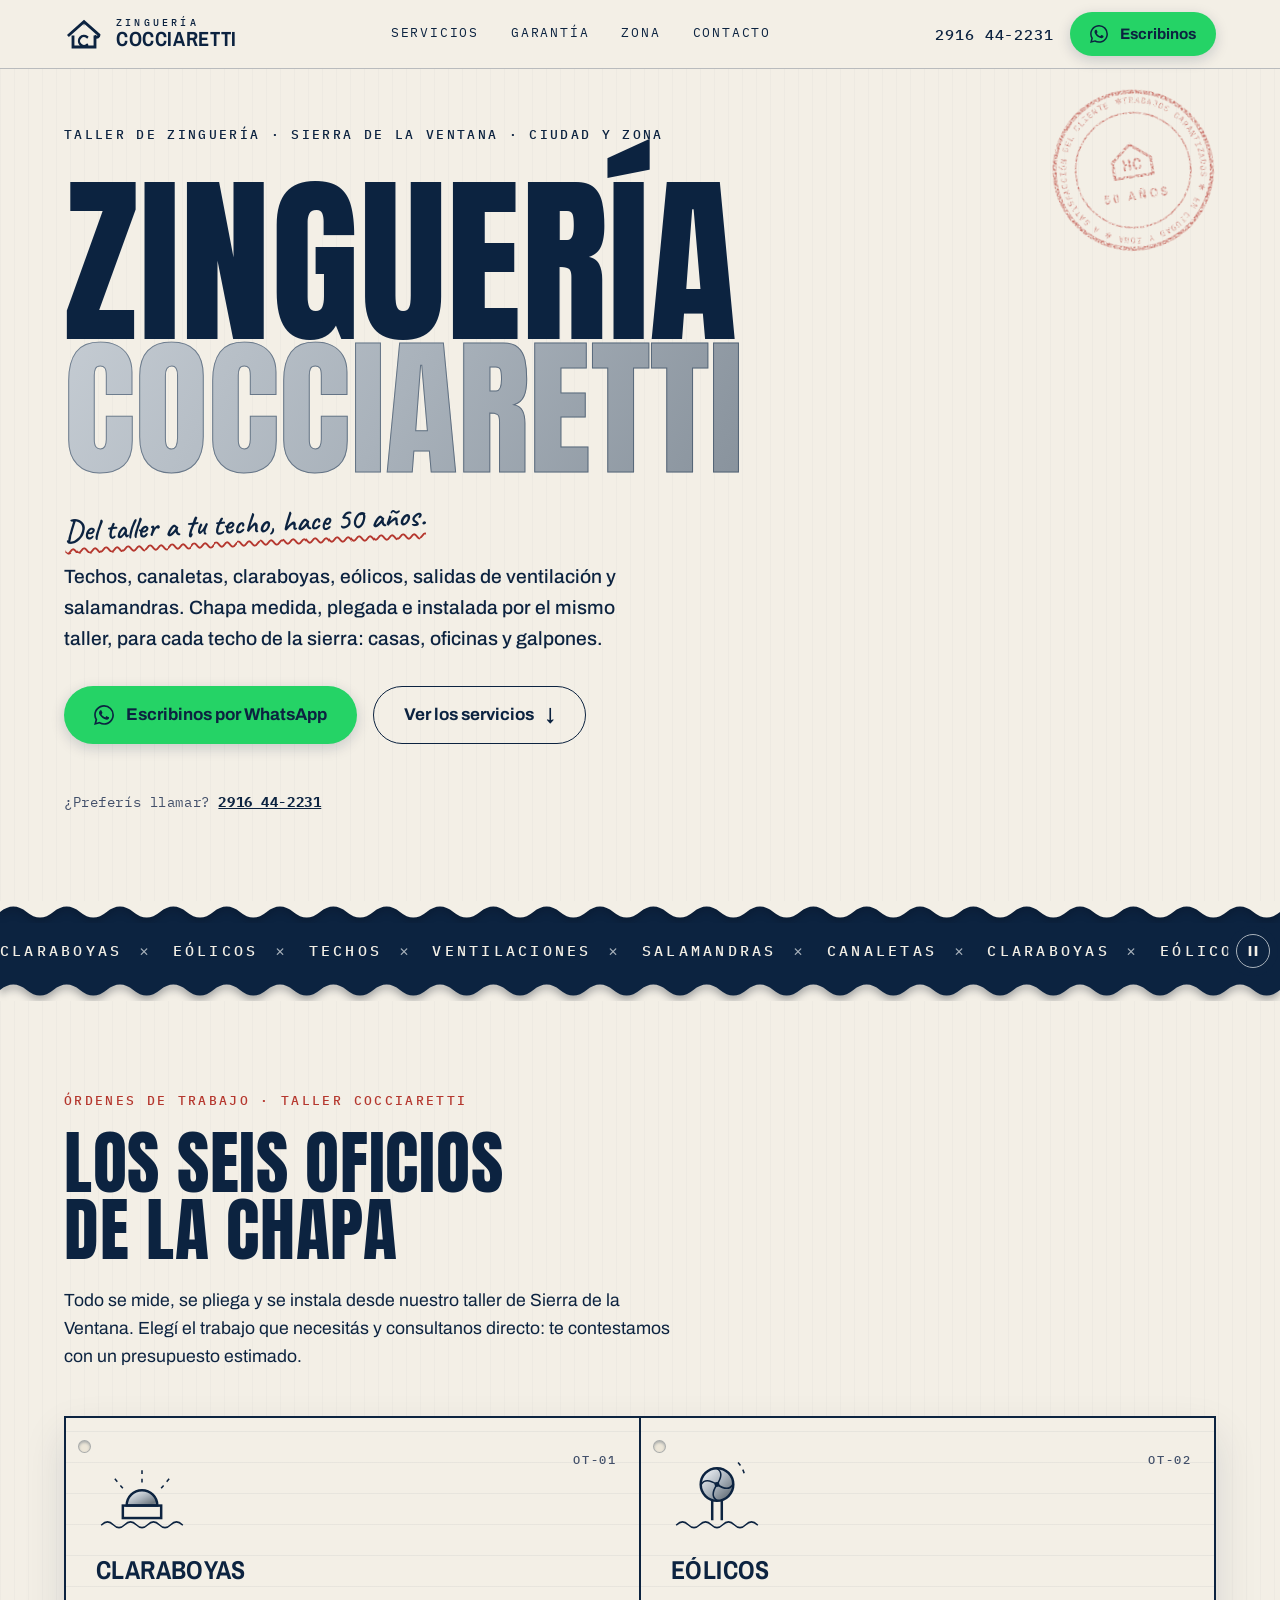
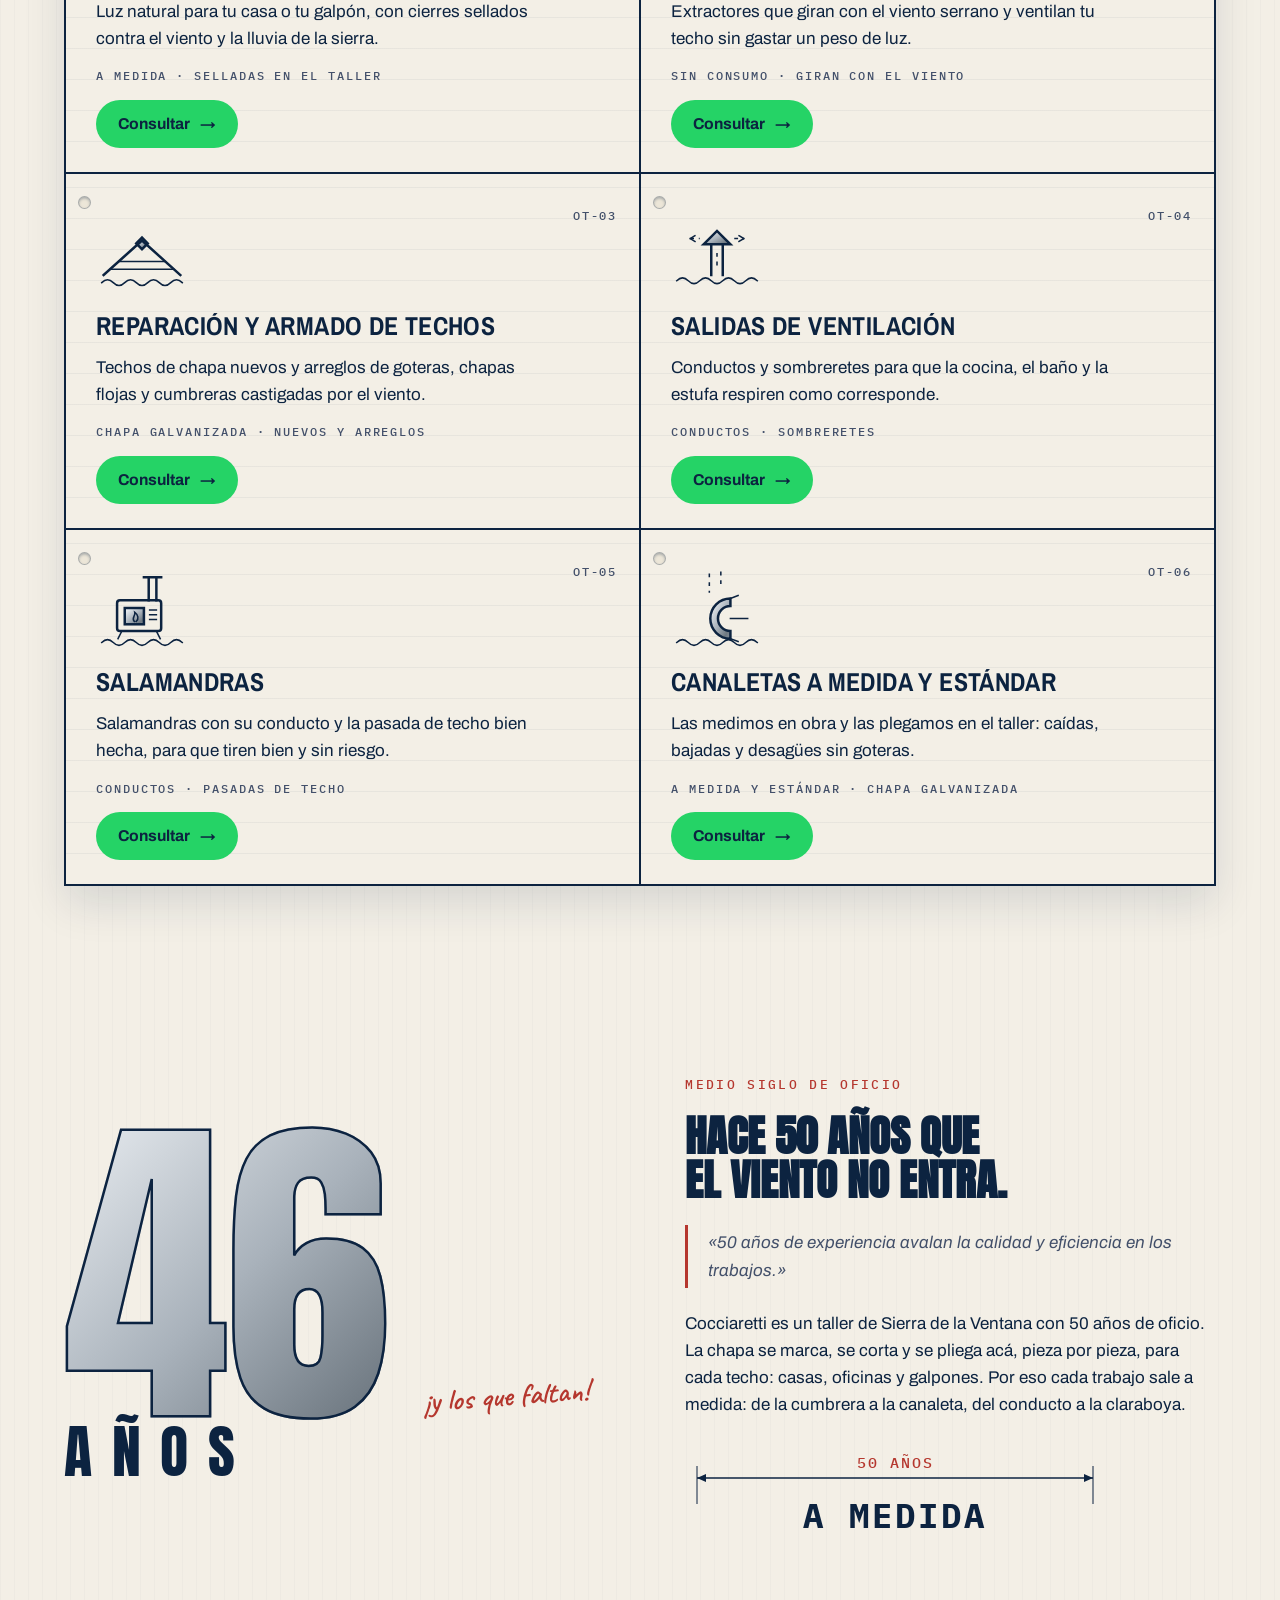
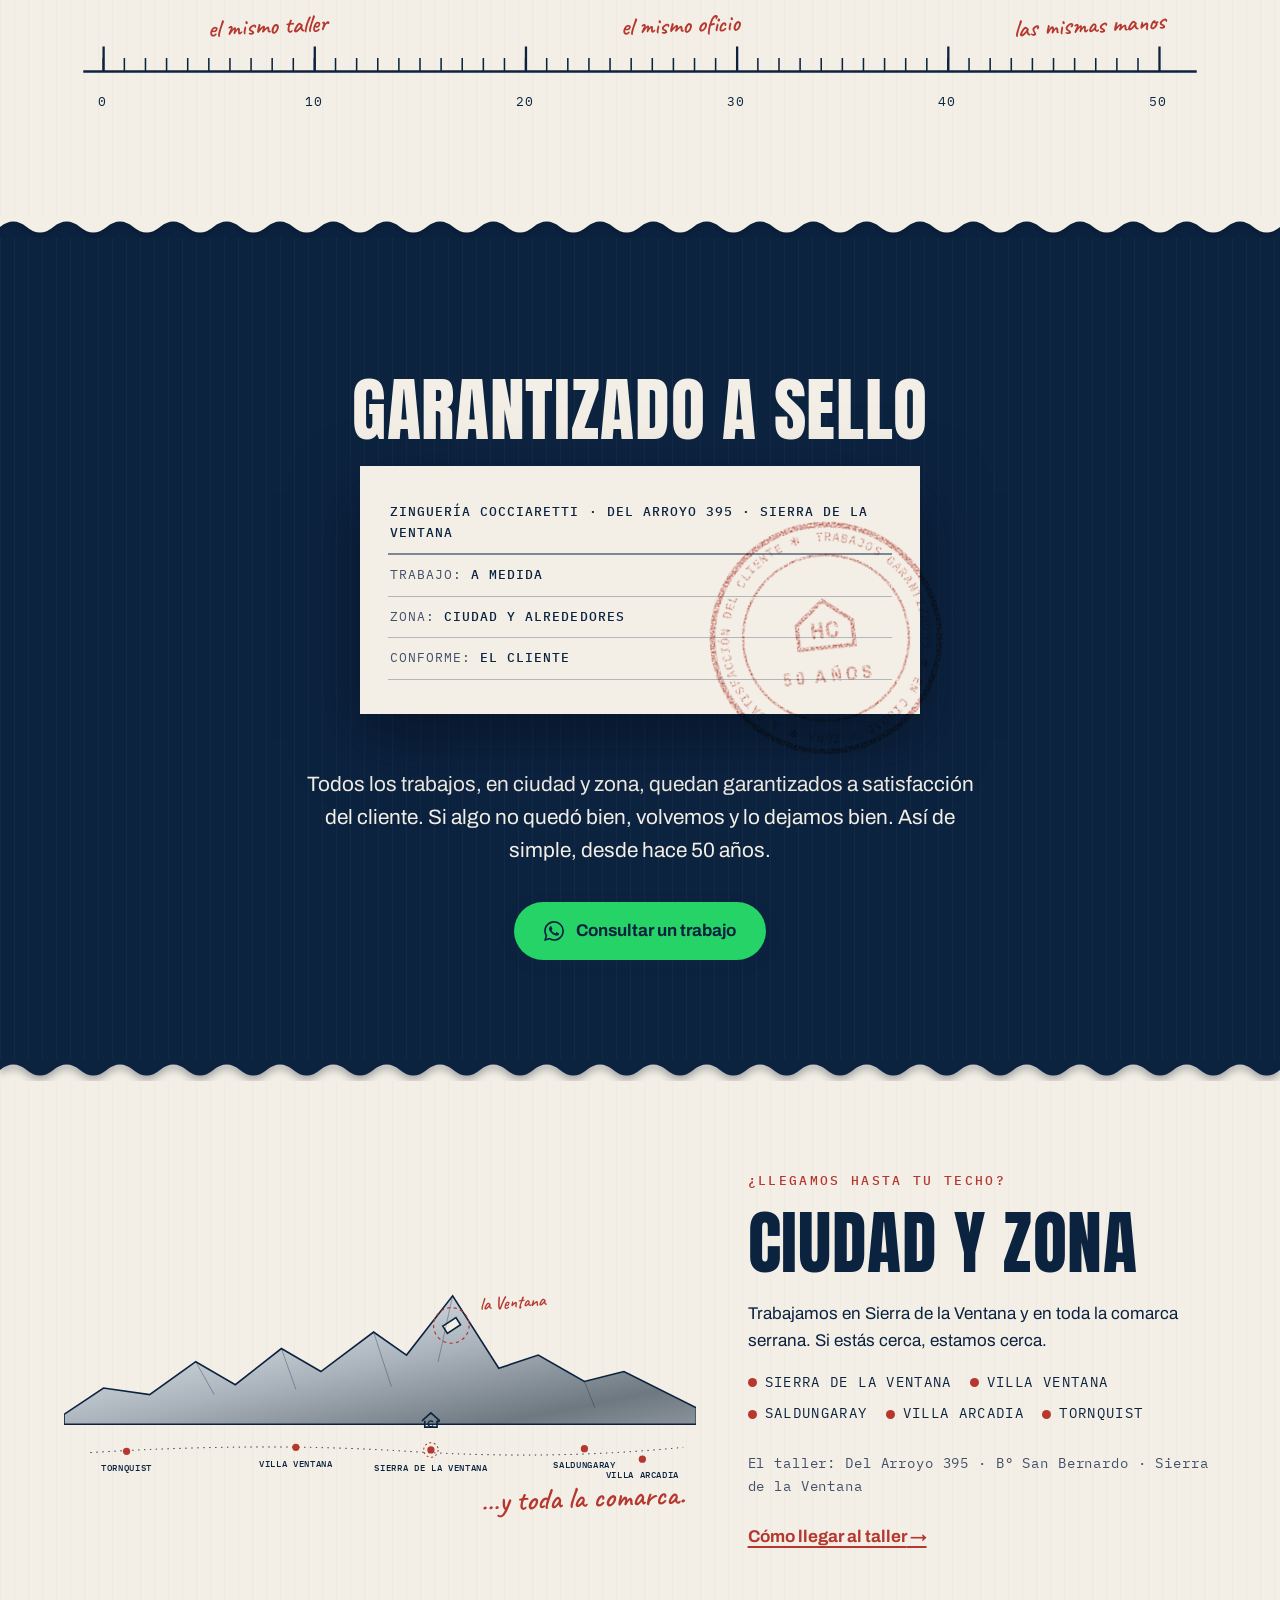
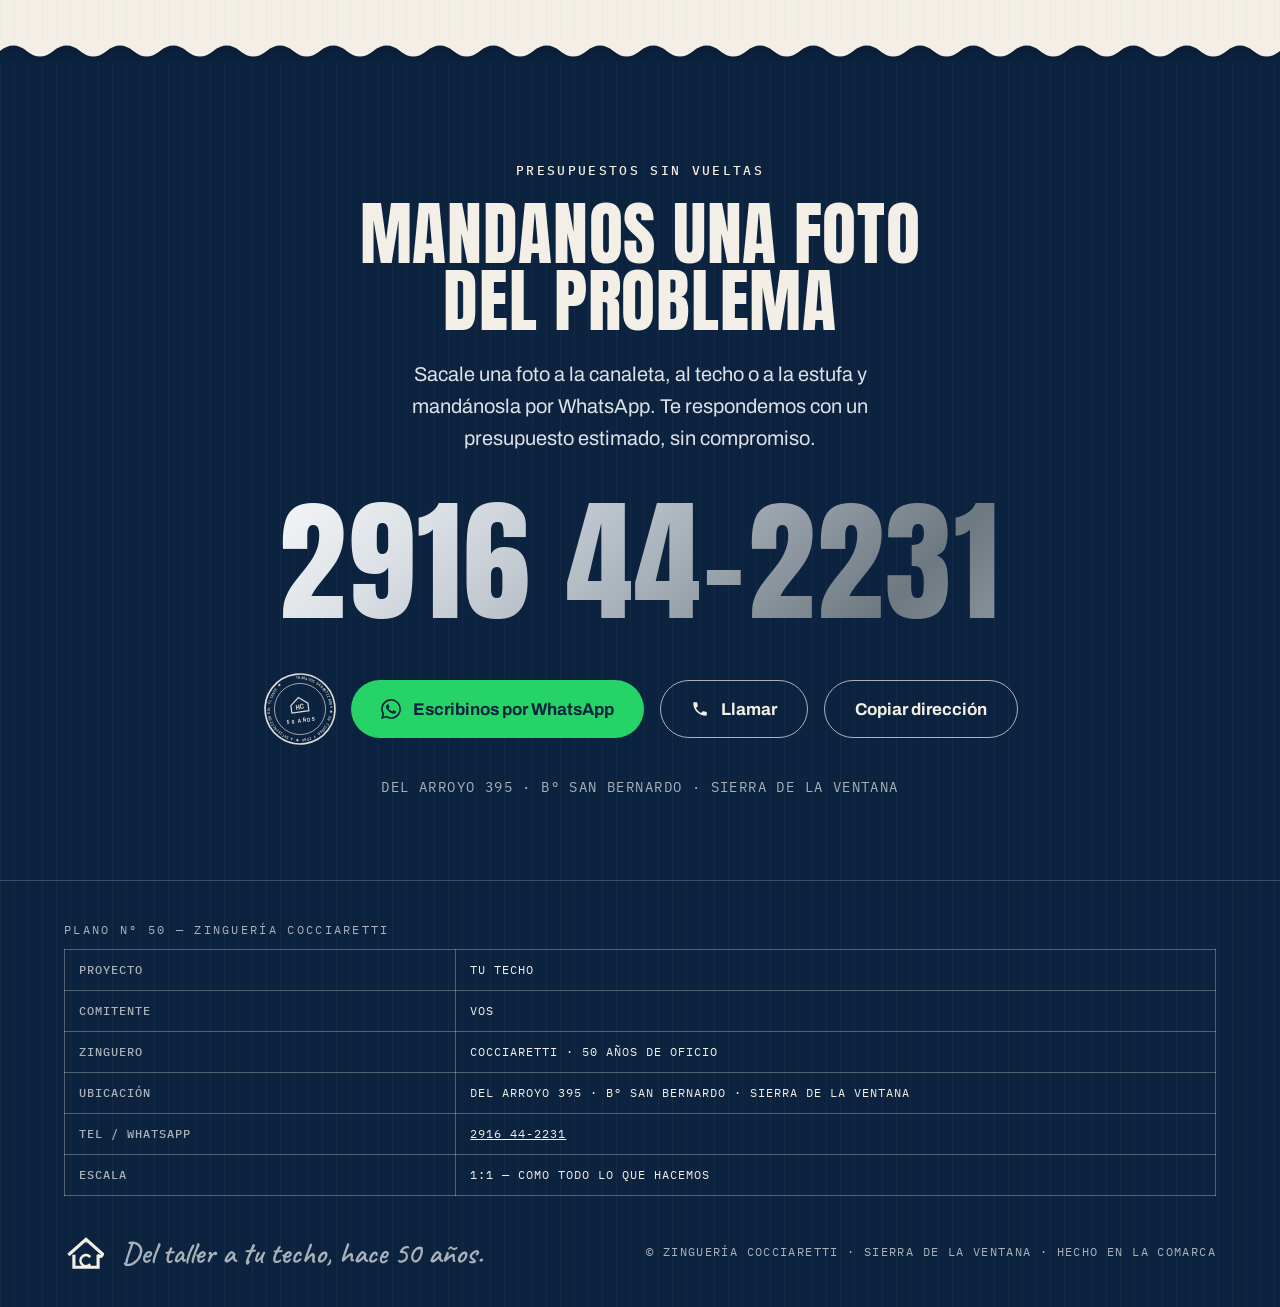
==== commit 6b264de1: "Paquete SEO y web profesional - robots.txt + sitemap.xml - Pagina 404 propia (OT-404) con CTAs de co" ====
--- a/index.html
+++ b/index.html
@@ -18,6 +18,9 @@
 <link rel="icon" href="favicon.svg" type="image/svg+xml">
 <link rel="icon" href="favicon-32.png" sizes="32x32" type="image/png">
 <link rel="apple-touch-icon" href="apple-touch-icon.png">
+<link rel="manifest" href="site.webmanifest">
+<meta name="geo.region" content="AR-B">
+<meta name="geo.placename" content="Sierra de la Ventana, Buenos Aires, Argentina">
 <link rel="preconnect" href="https://fonts.googleapis.com">
 <link rel="preconnect" href="https://fonts.gstatic.com" crossorigin>
 <link href="https://fonts.googleapis.com/css2?family=Anton&family=Archivo:wght@400;500;700&family=Archivo+Narrow:wght@700&family=Caveat:wght@600&family=IBM+Plex+Mono:wght@400;500&display=swap" rel="stylesheet">
@@ -26,6 +29,7 @@
 {
   "@context": "https://schema.org",
   "@type": "HomeAndConstructionBusiness",
+  "@id": "https://cocciaretti.com/#negocio",
   "name": "Zinguería Cocciaretti",
   "description": "Taller de zinguería en Sierra de la Ventana: claraboyas, eólicos, reparación y armado de techos, salidas de ventilación, salamandras y canaletas a medida y estándar. 50 años de experiencia. Trabajos garantizados en ciudad y zona.",
   "slogan": "Del taller a tu techo, hace 50 años.",
@@ -39,7 +43,20 @@
     "addressRegion": "Provincia de Buenos Aires",
     "addressCountry": "AR"
   },
-  "areaServed": ["Sierra de la Ventana", "Villa Ventana", "Saldungaray", "Villa Arcadia", "Tornquist"]
+  "areaServed": ["Sierra de la Ventana", "Villa Ventana", "Saldungaray", "Villa Arcadia", "Tornquist"],
+  "knowsAbout": ["zinguería", "techos de chapa", "canaletas", "claraboyas", "extractores eólicos", "salamandras", "ventilaciones"],
+  "hasOfferCatalog": {
+    "@type": "OfferCatalog",
+    "name": "Servicios de zinguería",
+    "itemListElement": [
+      { "@type": "Offer", "itemOffered": { "@type": "Service", "name": "Claraboyas", "description": "Claraboyas a medida, selladas contra el viento y la lluvia." } },
+      { "@type": "Offer", "itemOffered": { "@type": "Service", "name": "Eólicos", "description": "Extractores eólicos que ventilan el techo sin consumo eléctrico." } },
+      { "@type": "Offer", "itemOffered": { "@type": "Service", "name": "Reparación y armado de techos", "description": "Techos de chapa nuevos y reparación de goteras, chapas flojas y cumbreras." } },
+      { "@type": "Offer", "itemOffered": { "@type": "Service", "name": "Salidas de ventilación", "description": "Conductos y sombreretes para cocina, baño y estufas." } },
+      { "@type": "Offer", "itemOffered": { "@type": "Service", "name": "Salamandras", "description": "Salamandras con conducto y pasada de techo instaladas de forma segura." } },
+      { "@type": "Offer", "itemOffered": { "@type": "Service", "name": "Canaletas a medida y estándar", "description": "Canaletas medidas en obra y plegadas en el taller: caídas, bajadas y desagües." } }
+    ]
+  }
 }
 </script>
 </head>
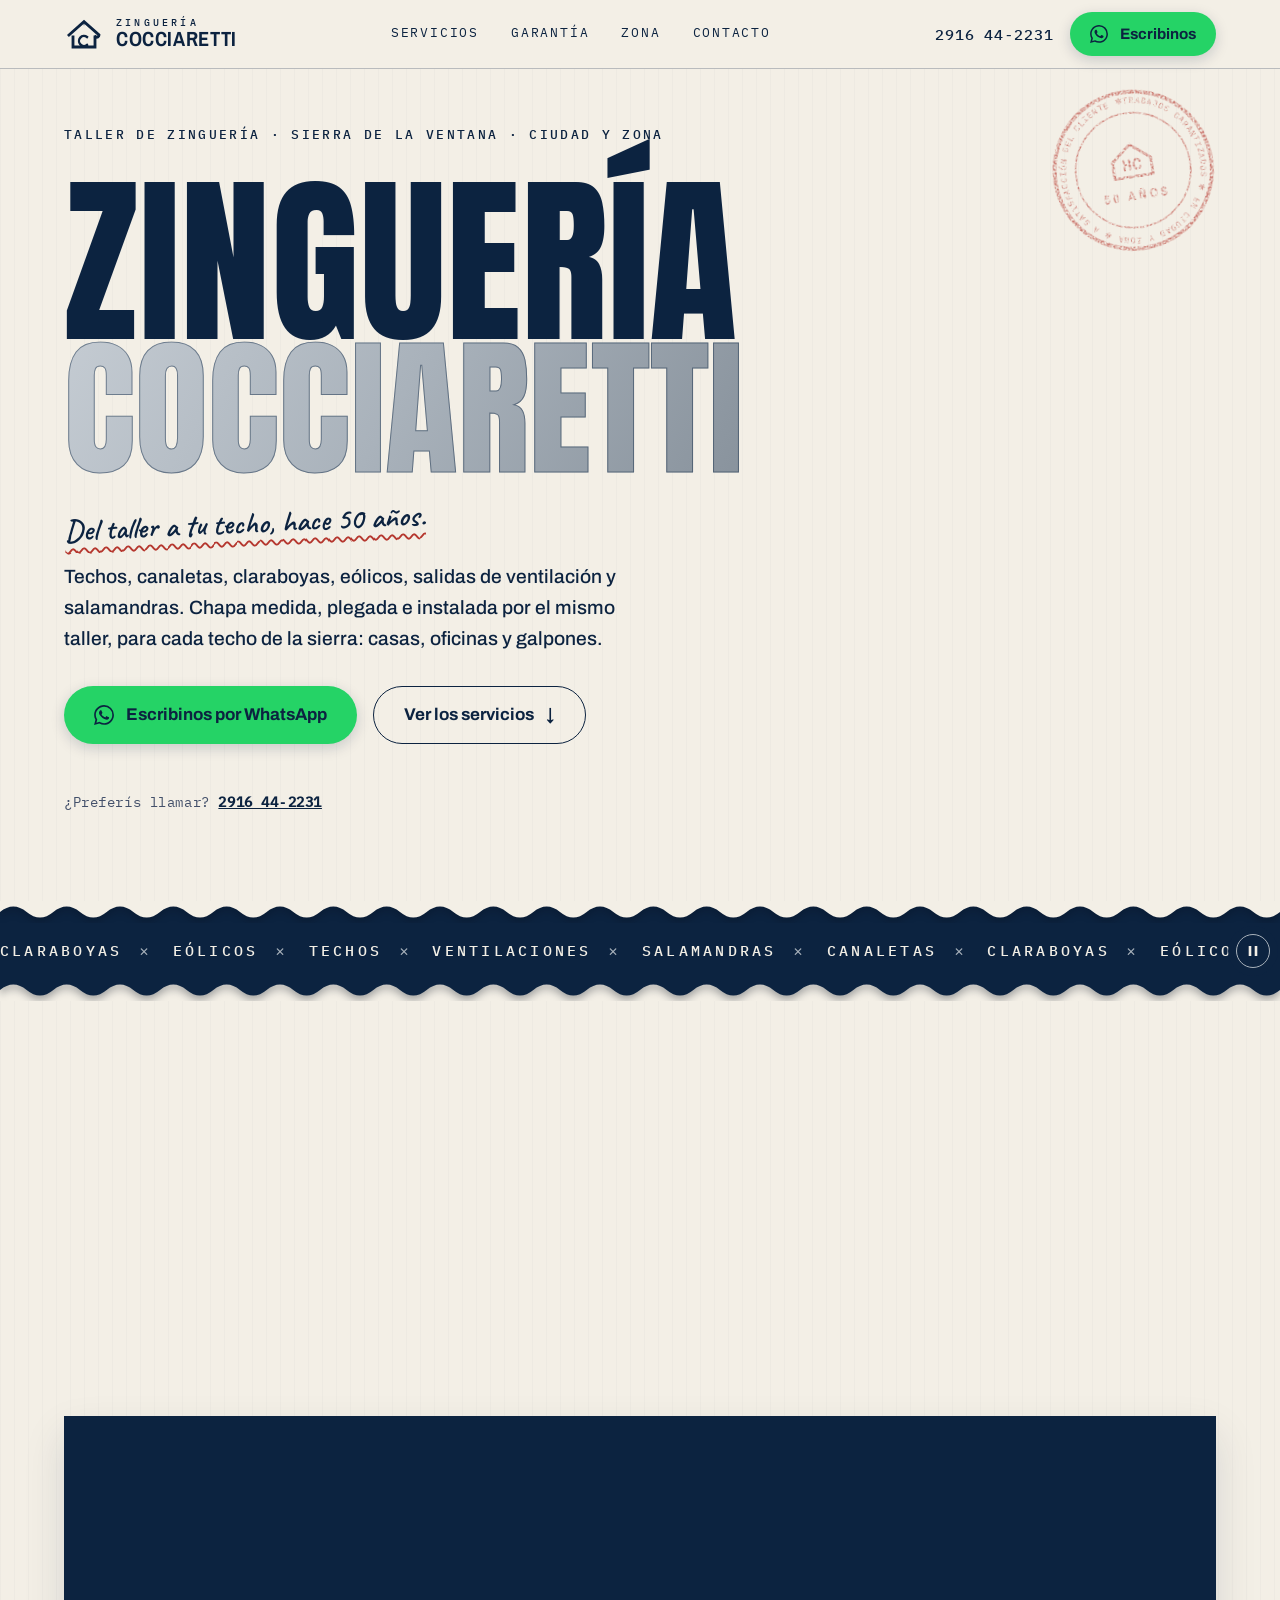
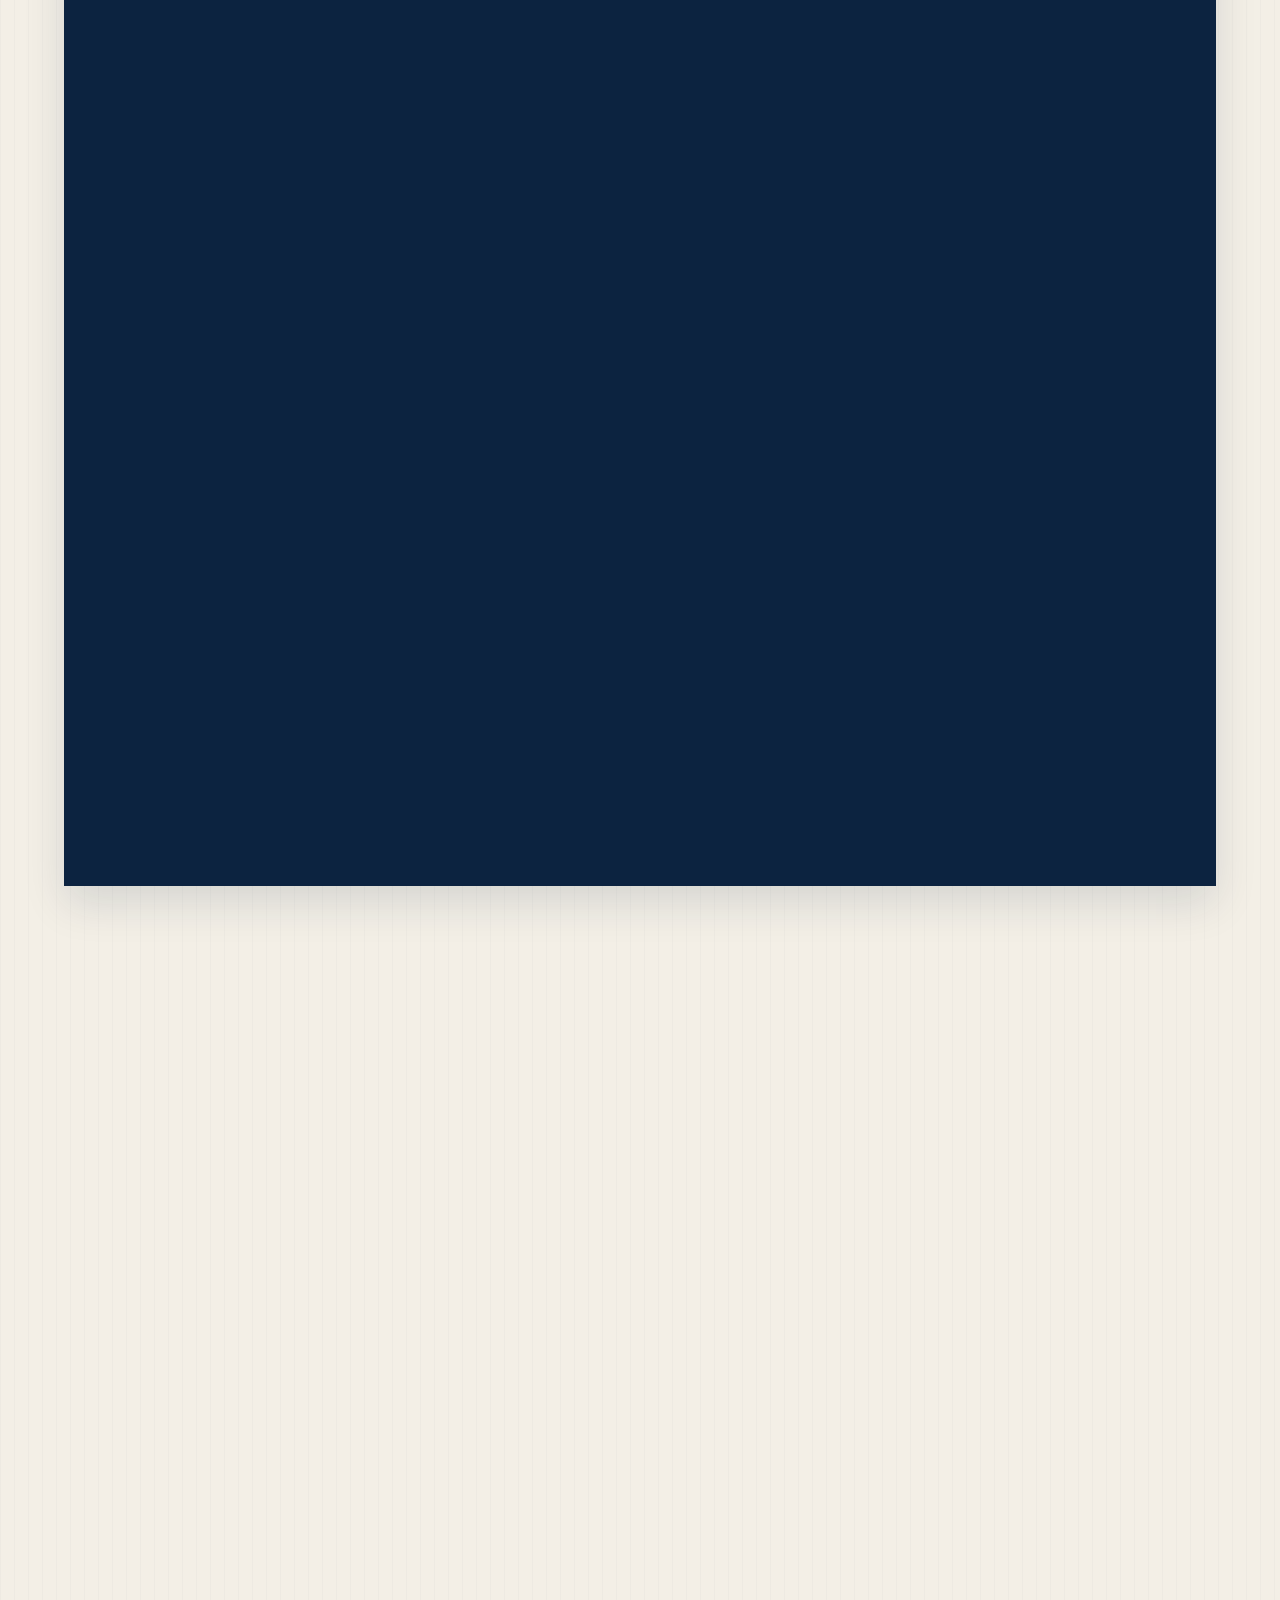
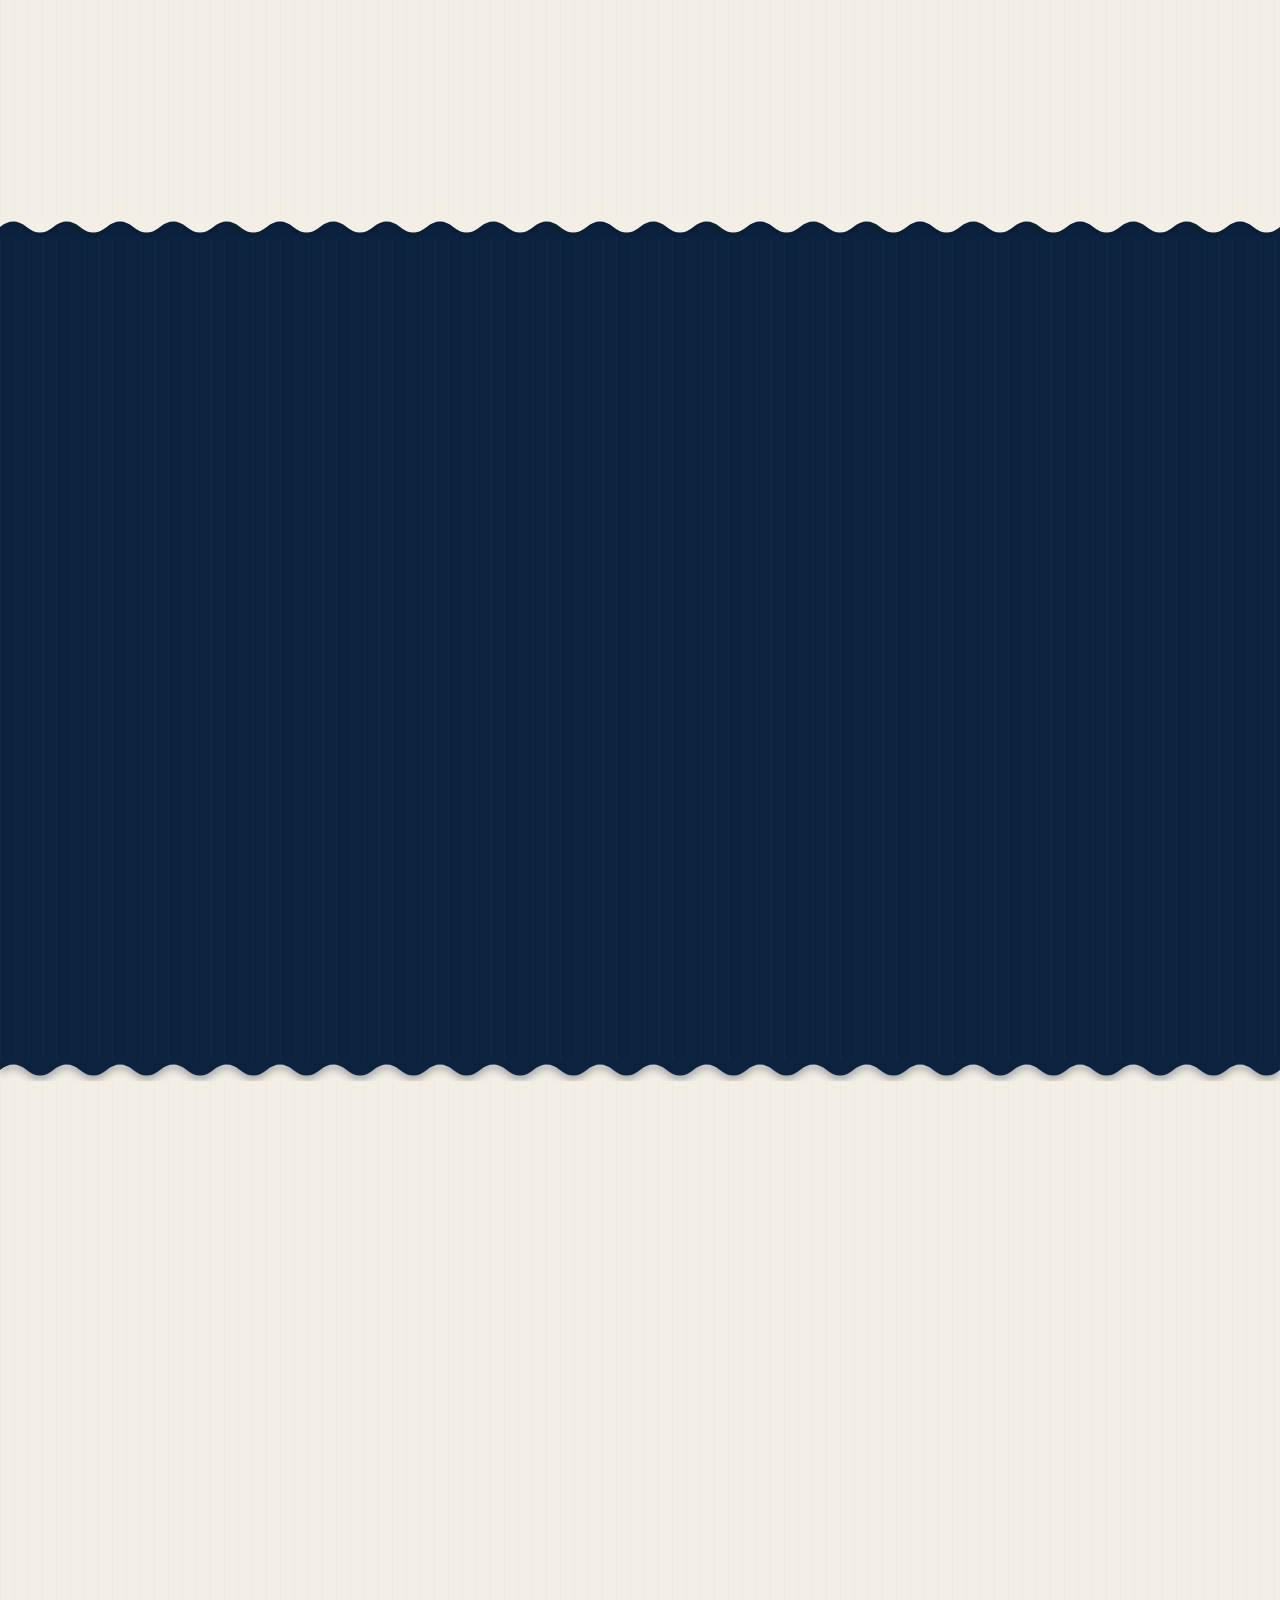
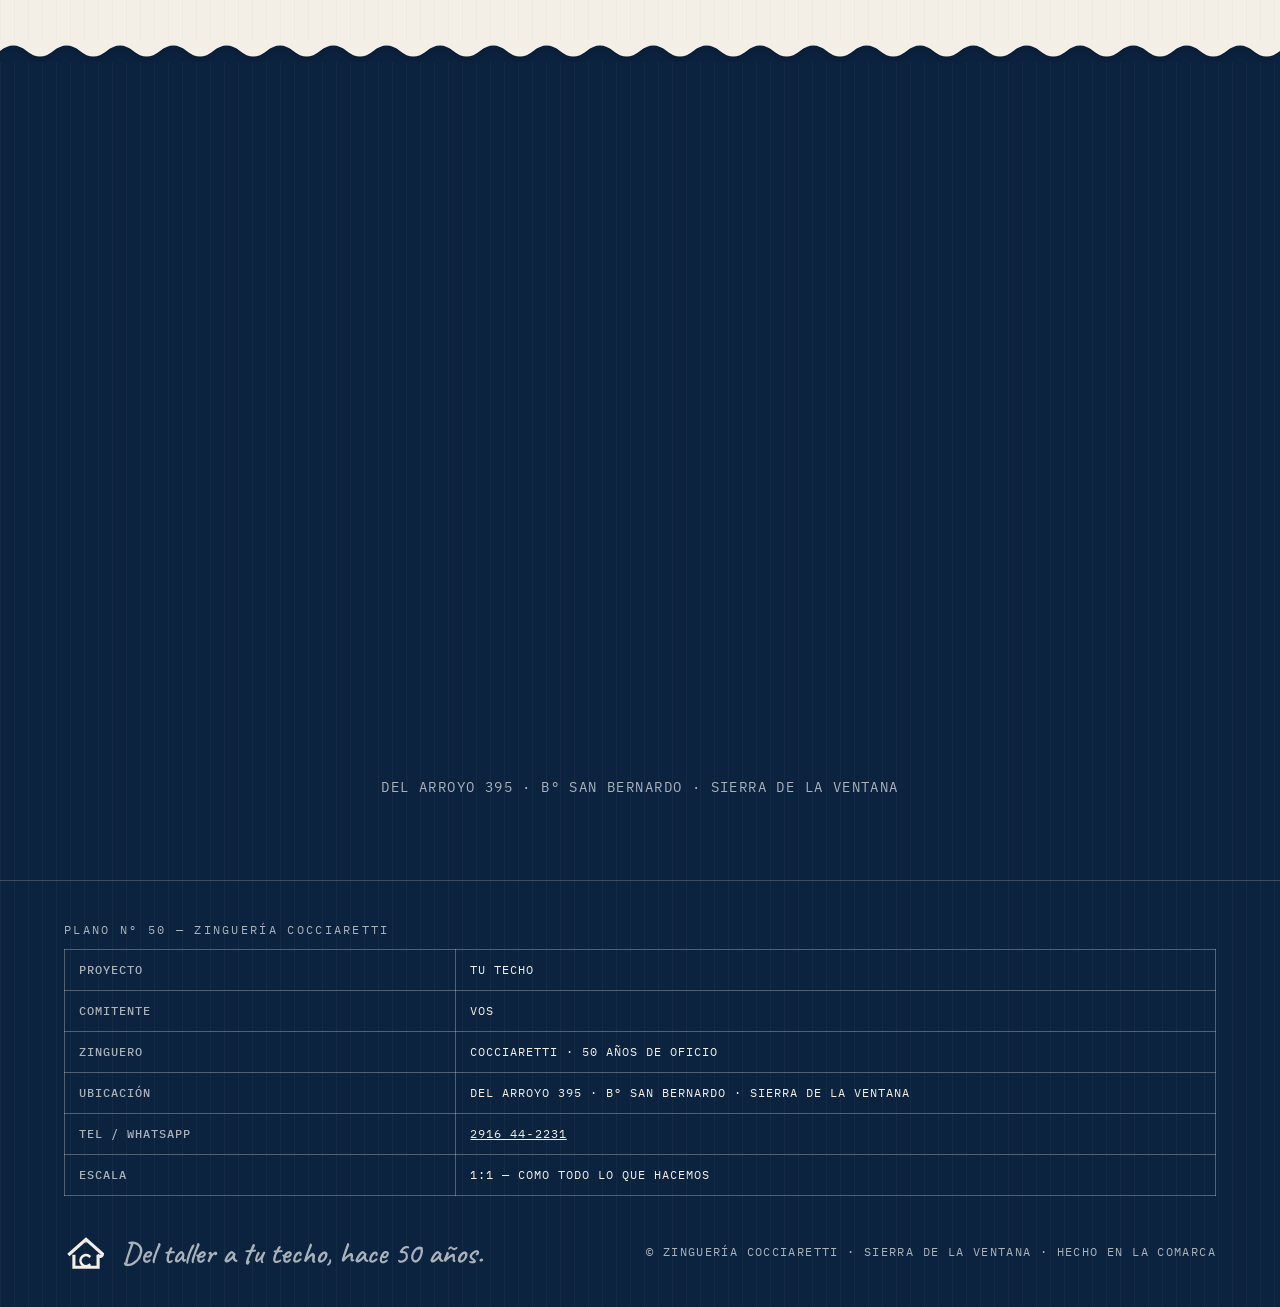
==== commit 146c1a3f: "Endurecimiento tecnico y de seguridad (auditoria) - Tipografias autoalojadas (subset latin, 211 KB):" ====
--- a/index.html
+++ b/index.html
@@ -3,7 +3,8 @@
 <head>
 <meta charset="UTF-8">
 <meta name="viewport" content="width=device-width, initial-scale=1">
-<title>Zinguería Cocciaretti — Techos, canaletas y salamandras en Sierra de la Ventana</title>
+<meta http-equiv="Content-Security-Policy" content="default-src 'none'; style-src 'self'; script-src 'self'; img-src 'self'; font-src 'self'; manifest-src 'self'; base-uri 'none'; form-action 'none'">
+<title>Zinguería Cocciaretti — Techos y canaletas en Sierra de la Ventana</title>
 <meta name="description" content="Zinguería en Sierra de la Ventana: techos, canaletas, claraboyas, eólicos y salamandras. 50 años de experiencia, trabajos garantizados. Tel. 2916 44-2231.">
 <meta name="theme-color" content="#0C2340">
 <meta property="og:title" content="Zinguería Cocciaretti — Sierra de la Ventana">
@@ -21,9 +22,8 @@
 <link rel="manifest" href="site.webmanifest">
 <meta name="geo.region" content="AR-B">
 <meta name="geo.placename" content="Sierra de la Ventana, Buenos Aires, Argentina">
-<link rel="preconnect" href="https://fonts.googleapis.com">
-<link rel="preconnect" href="https://fonts.gstatic.com" crossorigin>
-<link href="https://fonts.googleapis.com/css2?family=Anton&family=Archivo:wght@400;500;700&family=Archivo+Narrow:wght@700&family=Caveat:wght@600&family=IBM+Plex+Mono:wght@400;500&display=swap" rel="stylesheet">
+<link rel="preload" href="fonts/anton-400.woff2" as="font" type="font/woff2" crossorigin>
+<link rel="preload" href="fonts/archivo-400.woff2" as="font" type="font/woff2" crossorigin>
 <link rel="stylesheet" href="css/styles.css">
 <script type="application/ld+json">
 {
@@ -65,7 +65,7 @@
 <a class="salto" href="#principal">Saltar al contenido</a>
 
 <!-- ======= Definiciones SVG compartidas ======= -->
-<svg width="0" height="0" style="position:absolute" aria-hidden="true" focusable="false">
+<svg class="defs-svg" width="0" height="0" aria-hidden="true" focusable="false">
   <defs>
     <linearGradient id="gradZinc" x1="0" y1="0" x2="1" y2="1">
       <stop offset="0" stop-color="#F5F7F8"/>
@@ -138,7 +138,7 @@
       <a href="#contacto">Contacto</a>
     </nav>
     <div class="cabecera__acciones">
-      <a class="cabecera__tel" href="tel:+5492916442231">2916 44-2231</a>
+      <a class="cabecera__tel" href="tel:+5492916442231">2916&nbsp;44&#8209;2231</a>
       <a class="btn btn--wa cabecera__wa" href="https://wa.me/5492916442231?text=Hola%20Cocciaretti%2C%20quiero%20pedir%20un%20presupuesto." target="_blank" rel="noopener">
         <svg width="18" height="18" aria-hidden="true"><use href="#icoWa"/></svg>
         Escribinos
@@ -167,7 +167,7 @@
           </a>
           <a class="btn btn--fantasma" href="#oficios">Ver los servicios<span aria-hidden="true"> ↓</span></a>
         </div>
-        <p class="heroe__tel-alt">¿Preferís llamar? <a href="tel:+5492916442231">2916 44-2231</a></p>
+        <p class="heroe__tel-alt">¿Preferís llamar? <a href="tel:+5492916442231">2916&nbsp;44&#8209;2231</a></p>
       </div>
     </div>
     <div class="heroe__sello" aria-hidden="true">
@@ -443,7 +443,7 @@
       <h2 class="titulo revelar">Mandanos una foto del problema</h2>
       <p class="contacto__sub revelar">Sacale una foto a la canaleta, al techo o a la estufa y mandánosla por WhatsApp. Te respondemos con un presupuesto estimado, sin compromiso.</p>
 
-      <a class="contacto__tel chapa-texto revelar" href="tel:+5492916442231">2916 44-2231</a>
+      <a class="contacto__tel chapa-texto revelar" href="tel:+5492916442231">2916&nbsp;44&#8209;2231</a>
 
       <div class="contacto__acciones revelar">
         <span class="contacto__garante">
@@ -483,7 +483,7 @@
           <tr><th scope="row">Comitente</th><td>Vos</td></tr>
           <tr><th scope="row">Zinguero</th><td>Cocciaretti · 50 años de oficio</td></tr>
           <tr><th scope="row">Ubicación</th><td>Del Arroyo 395 · B° San Bernardo · Sierra de la Ventana</td></tr>
-          <tr><th scope="row">Tel / WhatsApp</th><td><a href="tel:+5492916442231">2916 44-2231</a></td></tr>
+          <tr><th scope="row">Tel / WhatsApp</th><td><a href="tel:+5492916442231">2916&nbsp;44&#8209;2231</a></td></tr>
           <tr><th scope="row">Escala</th><td>1:1 — como todo lo que hacemos</td></tr>
         </tbody>
       </table>
@@ -498,7 +498,7 @@
   </footer>
 
 <a class="fab" id="fab" href="https://wa.me/5492916442231?text=Hola%20Cocciaretti%2C%20quiero%20pedir%20un%20presupuesto." target="_blank" rel="noopener" aria-label="Escribinos por WhatsApp">
-  <svg viewBox="0 0 24 24" aria-hidden="true" style="color:#0C2340"><use href="#icoWa"/></svg>
+  <svg viewBox="0 0 24 24" aria-hidden="true"><use href="#icoWa"/></svg>
 </a>
 
 <script src="js/main.js" defer></script>
--- a/css/styles.css
+++ b/css/styles.css
@@ -3,6 +3,73 @@
    Sistema: tinta azul / papel de obra / zinc / sello rojo /
    verde reservado exclusivamente a conversión (WhatsApp).
    ============================================================ */
+
+/* Tipografías autoalojadas (subset latin, descargadas de Google Fonts;
+   licencias libres OFL/Apache). El sitio no depende de ningún tercero. */
+@font-face {
+  font-family: 'Anton';
+  font-style: normal;
+  font-weight: 400;
+  font-display: swap;
+  src: url('../fonts/anton-400.woff2') format('woff2');
+  unicode-range: U+0000-00FF, U+0131, U+0152-0153, U+02BB-02BC, U+02C6, U+02DA, U+02DC, U+0304, U+0308, U+0329, U+2000-206F, U+20AC, U+2122, U+2191, U+2193, U+2212, U+2215, U+FEFF, U+FFFD;
+}
+@font-face {
+  font-family: 'Archivo';
+  font-style: normal;
+  font-weight: 400;
+  font-display: swap;
+  src: url('../fonts/archivo-400.woff2') format('woff2');
+  unicode-range: U+0000-00FF, U+0131, U+0152-0153, U+02BB-02BC, U+02C6, U+02DA, U+02DC, U+0304, U+0308, U+0329, U+2000-206F, U+20AC, U+2122, U+2191, U+2193, U+2212, U+2215, U+FEFF, U+FFFD;
+}
+@font-face {
+  font-family: 'Archivo';
+  font-style: normal;
+  font-weight: 500;
+  font-display: swap;
+  src: url('../fonts/archivo-500.woff2') format('woff2');
+  unicode-range: U+0000-00FF, U+0131, U+0152-0153, U+02BB-02BC, U+02C6, U+02DA, U+02DC, U+0304, U+0308, U+0329, U+2000-206F, U+20AC, U+2122, U+2191, U+2193, U+2212, U+2215, U+FEFF, U+FFFD;
+}
+@font-face {
+  font-family: 'Archivo';
+  font-style: normal;
+  font-weight: 700;
+  font-display: swap;
+  src: url('../fonts/archivo-700.woff2') format('woff2');
+  unicode-range: U+0000-00FF, U+0131, U+0152-0153, U+02BB-02BC, U+02C6, U+02DA, U+02DC, U+0304, U+0308, U+0329, U+2000-206F, U+20AC, U+2122, U+2191, U+2193, U+2212, U+2215, U+FEFF, U+FFFD;
+}
+@font-face {
+  font-family: 'Archivo Narrow';
+  font-style: normal;
+  font-weight: 700;
+  font-display: swap;
+  src: url('../fonts/archivo-narrow-700.woff2') format('woff2');
+  unicode-range: U+0000-00FF, U+0131, U+0152-0153, U+02BB-02BC, U+02C6, U+02DA, U+02DC, U+0304, U+0308, U+0329, U+2000-206F, U+20AC, U+2122, U+2191, U+2193, U+2212, U+2215, U+FEFF, U+FFFD;
+}
+@font-face {
+  font-family: 'Caveat';
+  font-style: normal;
+  font-weight: 600;
+  font-display: swap;
+  src: url('../fonts/caveat-600.woff2') format('woff2');
+  unicode-range: U+0000-00FF, U+0131, U+0152-0153, U+02BB-02BC, U+02C6, U+02DA, U+02DC, U+0304, U+0308, U+0329, U+2000-206F, U+20AC, U+2122, U+2191, U+2193, U+2212, U+2215, U+FEFF, U+FFFD;
+}
+@font-face {
+  font-family: 'IBM Plex Mono';
+  font-style: normal;
+  font-weight: 400;
+  font-display: swap;
+  src: url('../fonts/ibm-plex-mono-400.woff2') format('woff2');
+  unicode-range: U+0000-00FF, U+0131, U+0152-0153, U+02BB-02BC, U+02C6, U+02DA, U+02DC, U+0304, U+0308, U+0329, U+2000-206F, U+20AC, U+2122, U+2191, U+2193, U+2212, U+2215, U+FEFF, U+FFFD;
+}
+@font-face {
+  font-family: 'IBM Plex Mono';
+  font-style: normal;
+  font-weight: 500;
+  font-display: swap;
+  src: url('../fonts/ibm-plex-mono-500.woff2') format('woff2');
+  unicode-range: U+0000-00FF, U+0131, U+0152-0153, U+02BB-02BC, U+02C6, U+02DA, U+02DC, U+0304, U+0308, U+0329, U+2000-206F, U+20AC, U+2122, U+2191, U+2193, U+2212, U+2215, U+FEFF, U+FFFD;
+}
 
 /* Respaldo métrico para el display: mientras baja Anton, Arial Narrow
    ajustada reduce el salto de layout en el titular monumental. */
@@ -957,7 +1024,52 @@
   outline-offset: 3px;
   box-shadow: 0 0 0 3px var(--azul), 0 8px 24px rgba(12, 35, 64, 0.35);
 }
-.fab svg { width: 30px; height: 30px; }
+.fab svg { width: 30px; height: 30px; color: var(--azul); }
+
+.defs-svg { position: absolute; }
+
+/* ---------- Página de error (OT-404) ---------- */
+.error {
+  min-height: 100svh;
+  justify-content: center;
+  text-align: center;
+}
+.error__titulo { margin-bottom: 18px; }
+.error__codigo { font-size: clamp(5rem, 22vw, 13rem); }
+.error__mano {
+  color: var(--rojo);
+  transform: rotate(-2deg);
+  margin: 0 0 14px;
+}
+.error__texto { max-width: 44ch; margin: 0 auto 34px; }
+.error__ctas { justify-content: center; }
+.error__tel { margin-top: 26px; }
+
+/* ---------- Impresión ----------
+   El público 60+ imprime la página para guardar el teléfono: sin esto,
+   las secciones azules salen con texto crema casi invisible y el
+   teléfono gigante (texto transparente con gradiente) sale EN BLANCO. */
+@media print {
+  body, .papel, .oscuro {
+    background: #fff !important;
+    background-image: none !important;
+    color: #000 !important;
+  }
+  .oscuro *, .cajetin th, .cajetin td, .contacto__sub, .garantia__texto,
+  .contacto__direccion, .pie__tag, .pie__copy { color: #000 !important; }
+  .cajetin th, .cajetin td { border-color: #000; }
+  .chapa-texto, .brillo {
+    background: none !important;
+    -webkit-background-clip: initial !important;
+    background-clip: initial !important;
+    color: #000 !important;
+    -webkit-text-stroke: 0 !important;
+  }
+  .fab, .cinta, .costura, .cinta__pausa, .btn, .ot__cta, .salto,
+  .heroe__sello, .garantia__sello, .cabecera__wa { display: none !important; }
+  .ot { box-shadow: none; }
+  a { color: #000 !important; text-decoration: none; }
+}
 
 /* ---------- Revelado al scroll ---------- */
 .js .revelar {
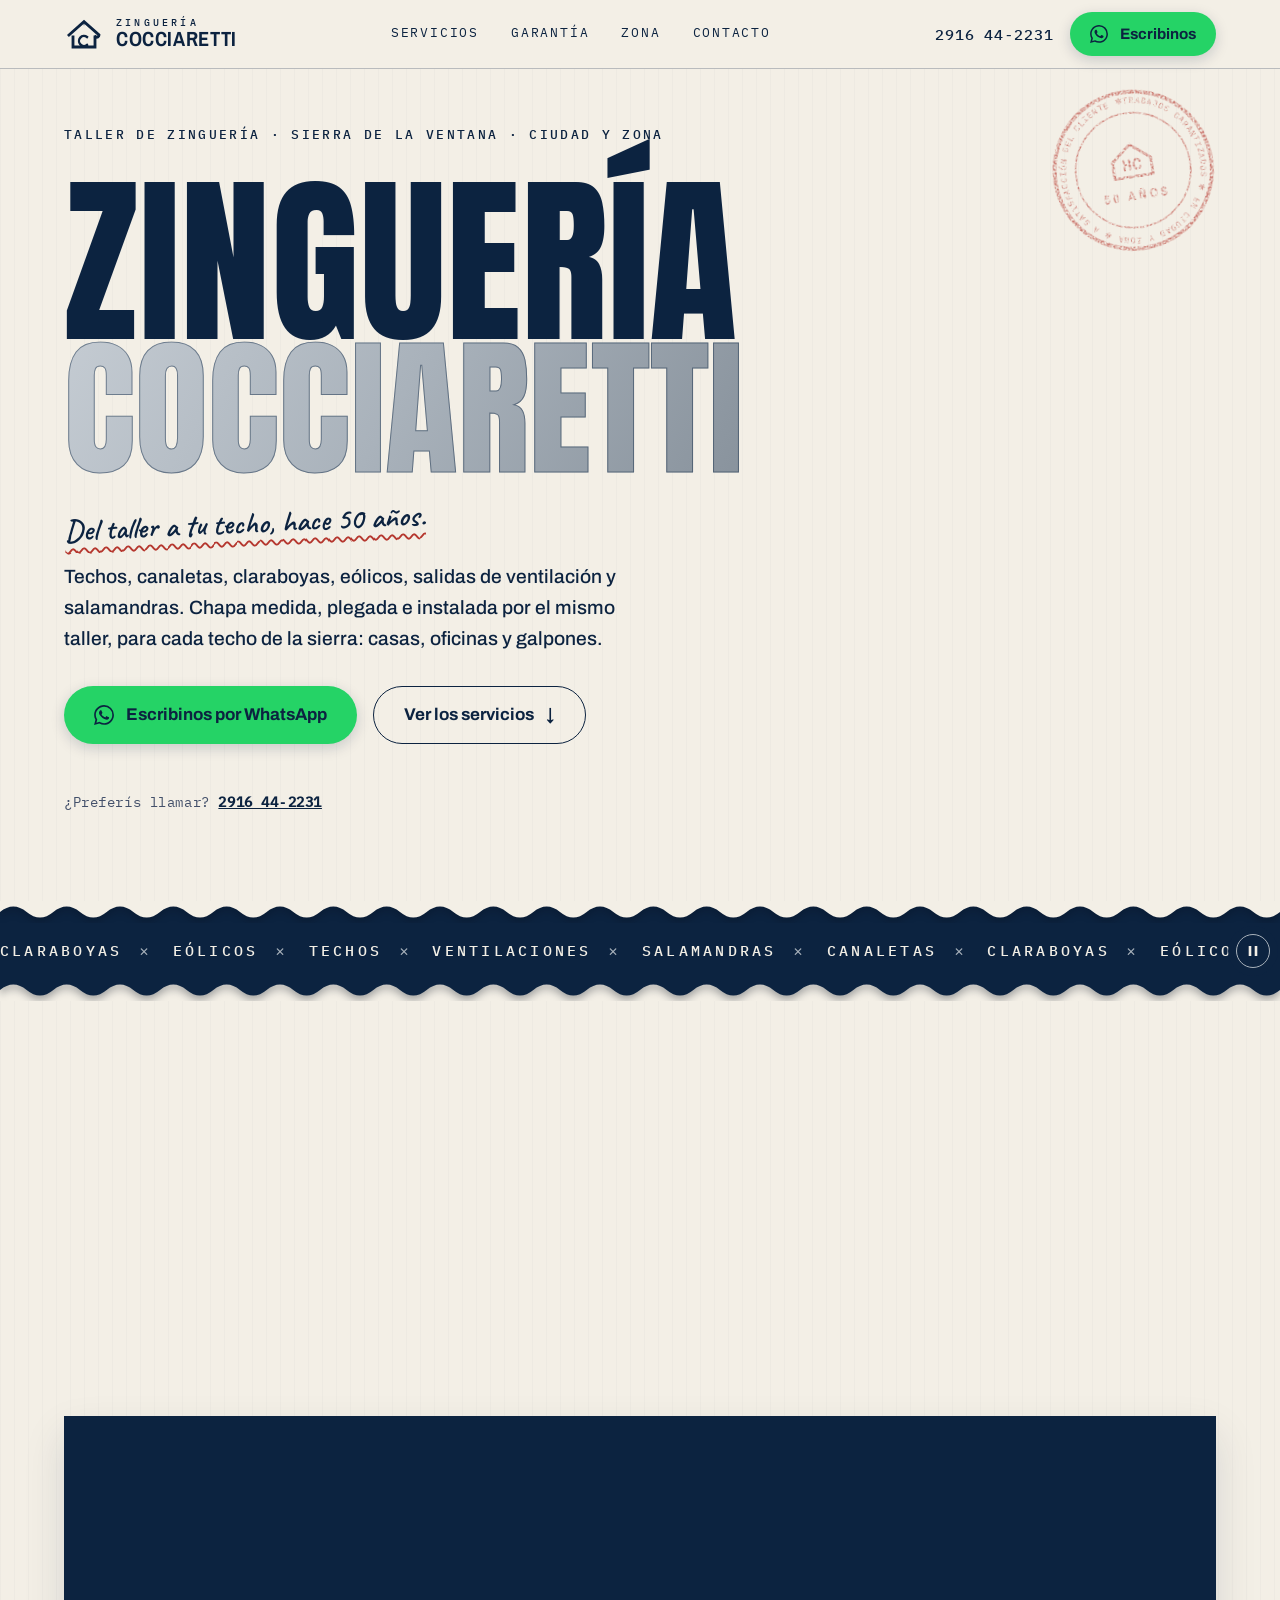
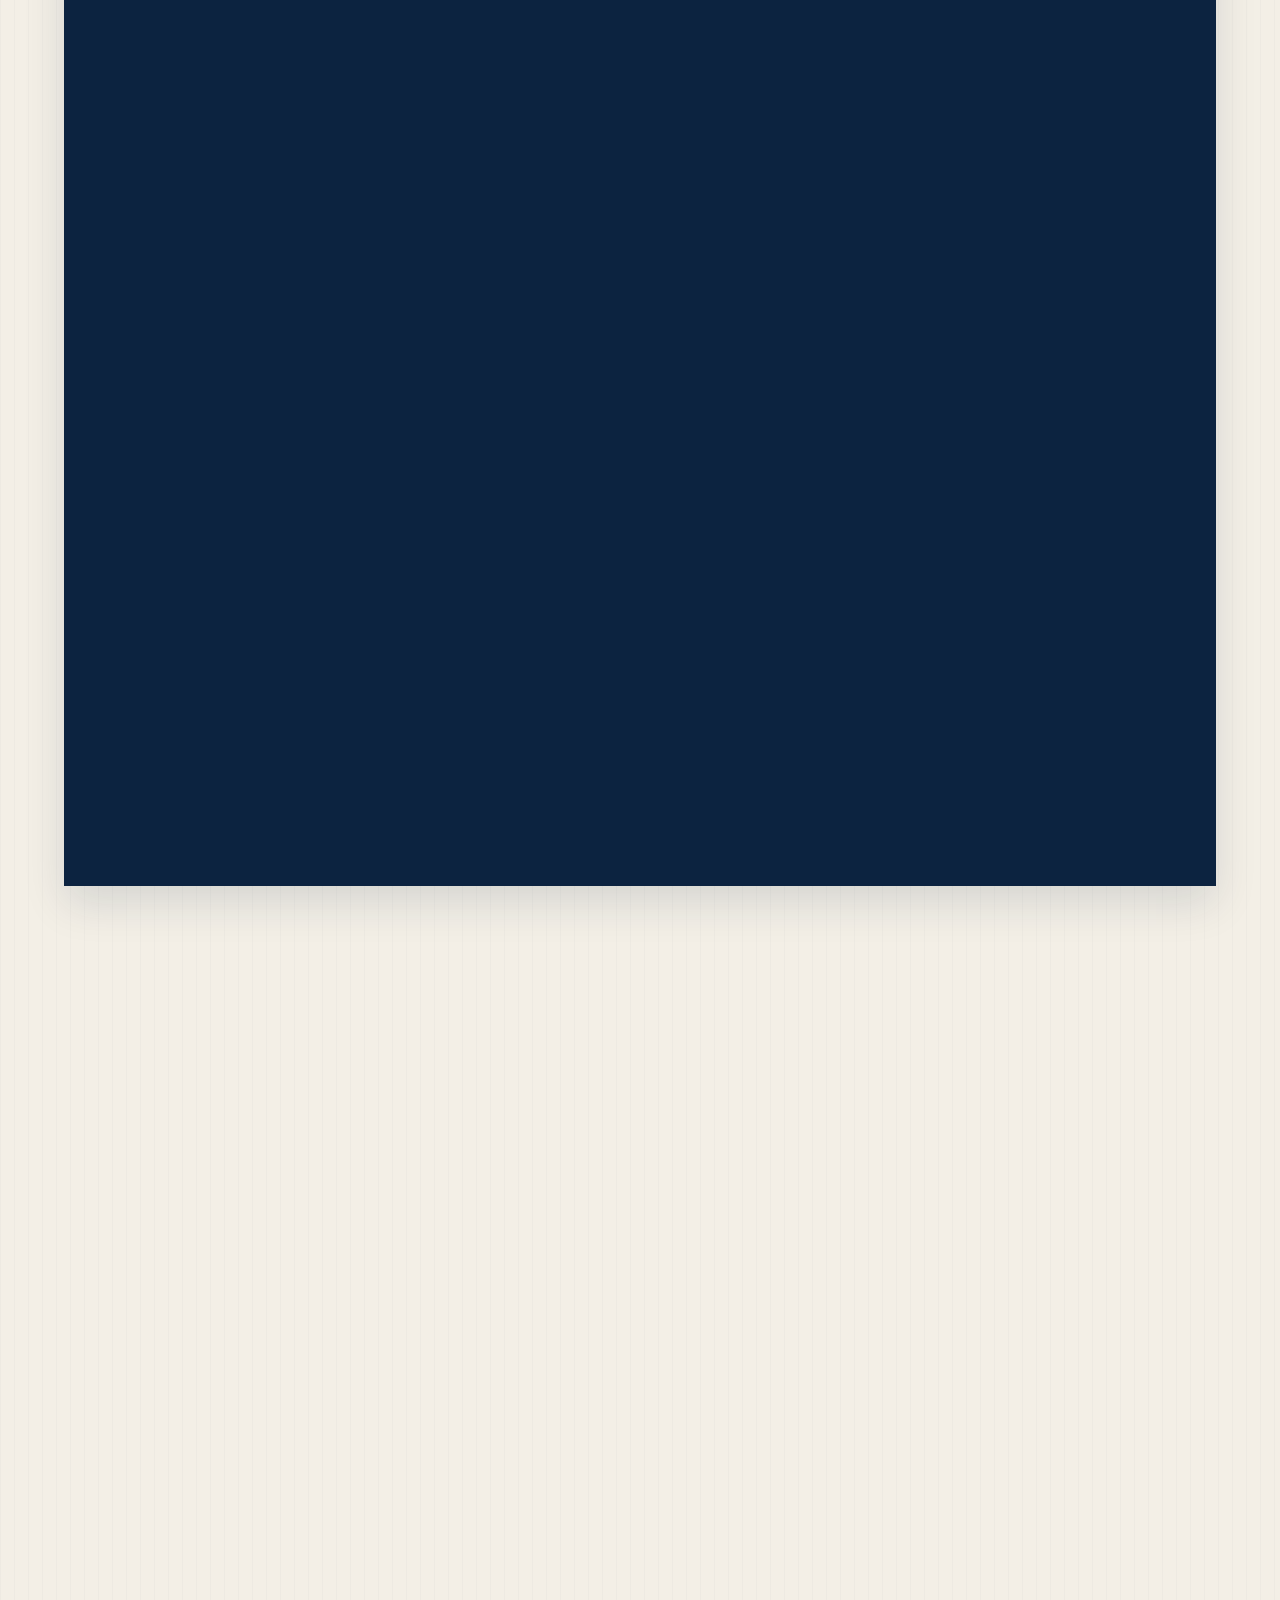
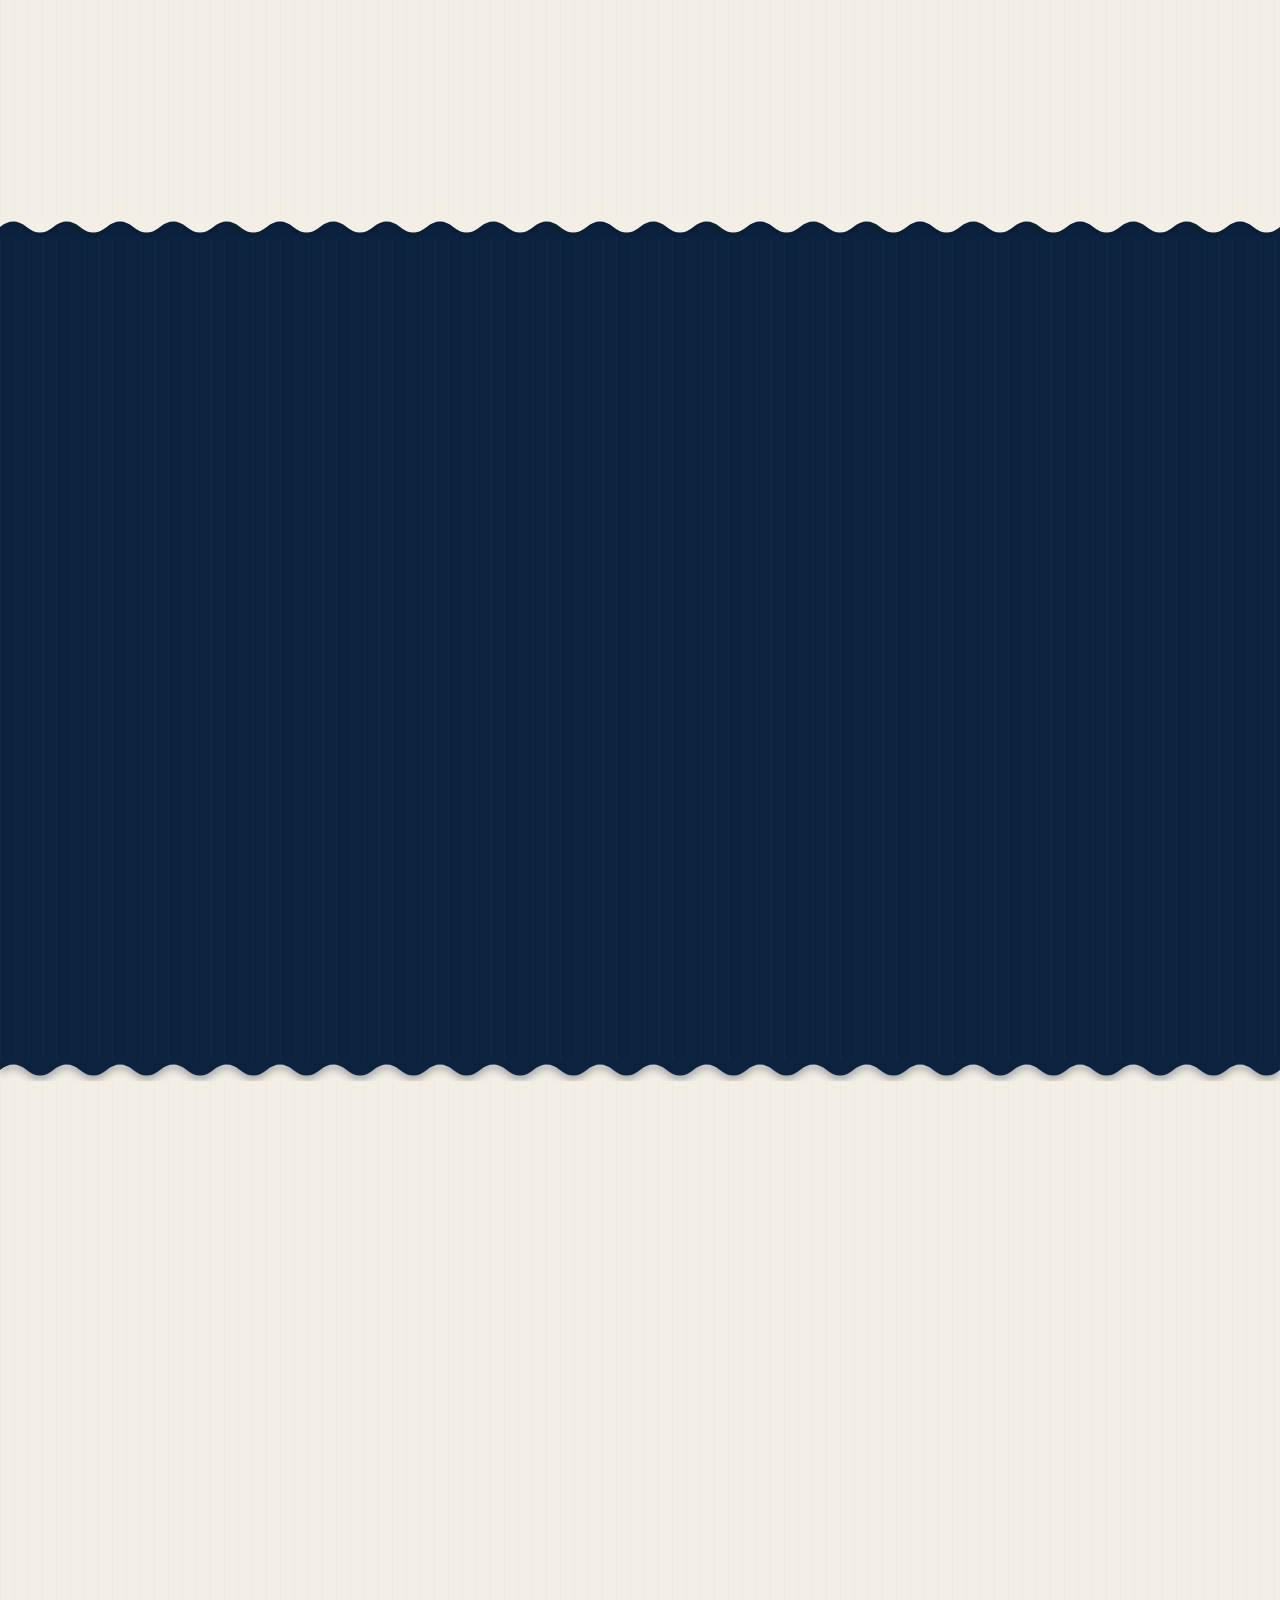
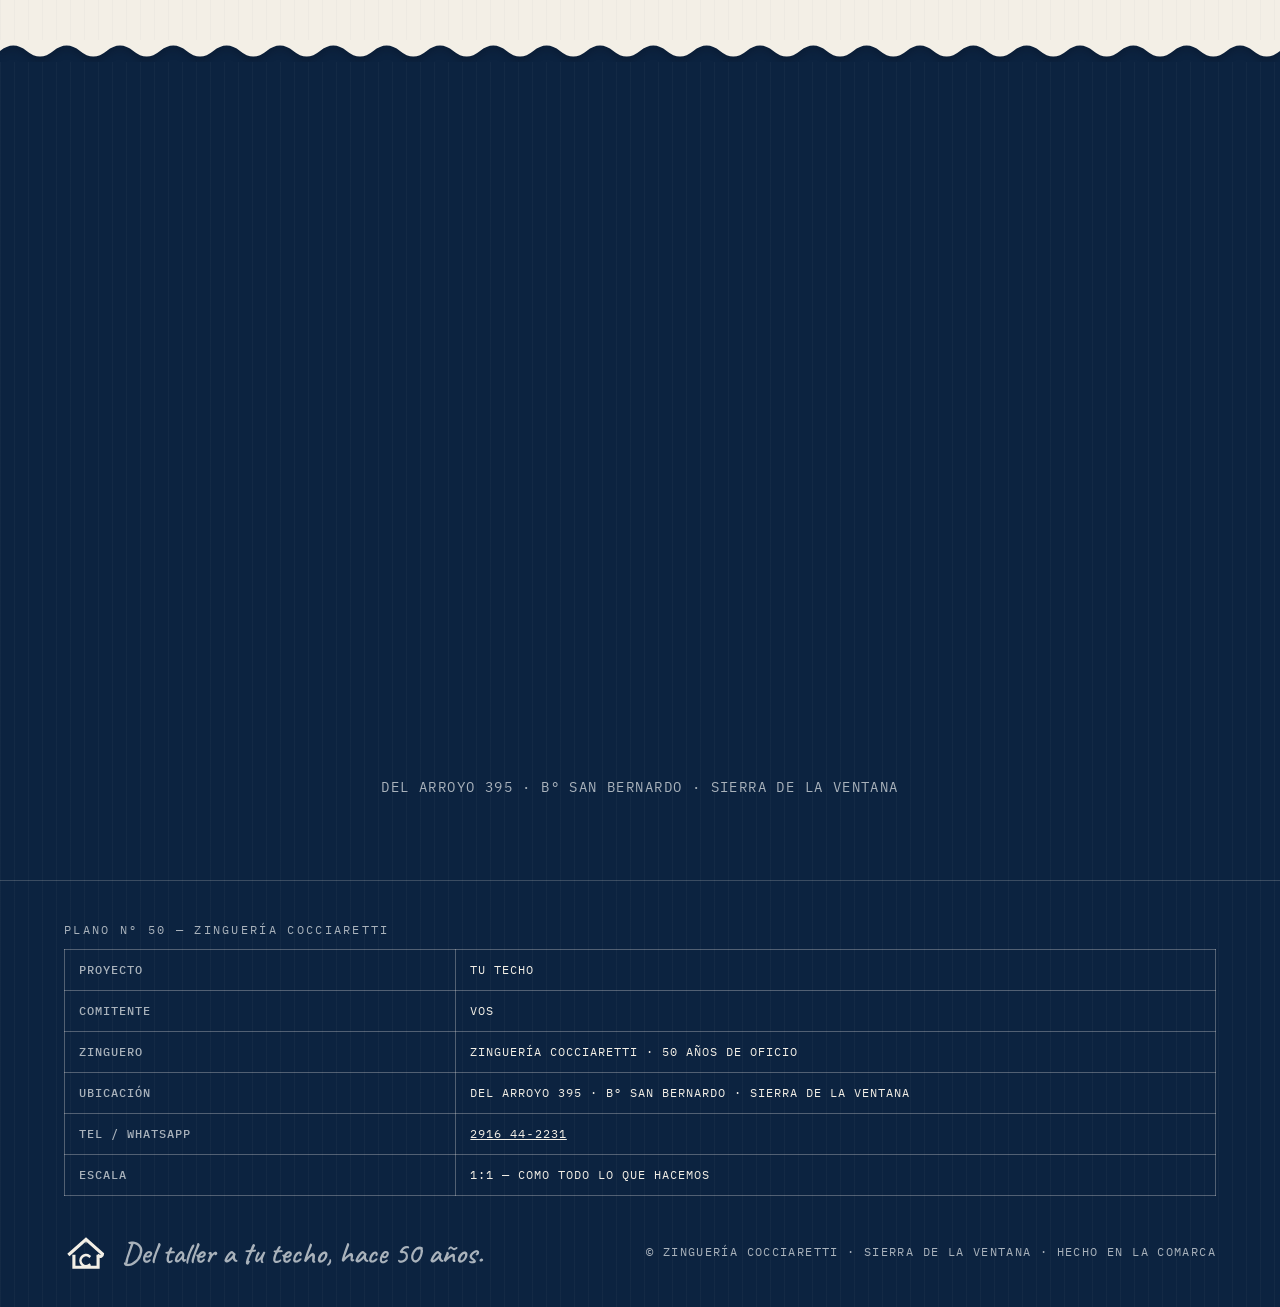
==== commit ff141ada: "Usar el nombre completo del negocio: Zingueria Cocciaretti "Cocciaretti" solo es el apellido; el neg" ====
--- a/index.html
+++ b/index.html
@@ -11,11 +11,11 @@
 <meta property="og:description" content="Claraboyas, eólicos, techos, ventilaciones, salamandras y canaletas a medida. 50 años de experiencia. Trabajos garantizados en ciudad y zona.">
 <meta property="og:type" content="website">
 <meta property="og:locale" content="es_AR">
-<meta property="og:url" content="https://cocciaretti.com/">
-<meta property="og:image" content="https://cocciaretti.com/og.png">
+<meta property="og:url" content="https://www.cocciaretti.com/">
+<meta property="og:image" content="https://www.cocciaretti.com/og.png">
 <meta property="og:image:width" content="1200">
 <meta property="og:image:height" content="630">
-<link rel="canonical" href="https://cocciaretti.com/">
+<link rel="canonical" href="https://www.cocciaretti.com/">
 <link rel="icon" href="favicon.svg" type="image/svg+xml">
 <link rel="icon" href="favicon-32.png" sizes="32x32" type="image/png">
 <link rel="apple-touch-icon" href="apple-touch-icon.png">
@@ -29,12 +29,12 @@
 {
   "@context": "https://schema.org",
   "@type": "HomeAndConstructionBusiness",
-  "@id": "https://cocciaretti.com/#negocio",
+  "@id": "https://www.cocciaretti.com/#negocio",
   "name": "Zinguería Cocciaretti",
   "description": "Taller de zinguería en Sierra de la Ventana: claraboyas, eólicos, reparación y armado de techos, salidas de ventilación, salamandras y canaletas a medida y estándar. 50 años de experiencia. Trabajos garantizados en ciudad y zona.",
   "slogan": "Del taller a tu techo, hace 50 años.",
-  "url": "https://cocciaretti.com/",
-  "image": "https://cocciaretti.com/og.png",
+  "url": "https://www.cocciaretti.com/",
+  "image": "https://www.cocciaretti.com/og.png",
   "telephone": "+54 9 2916 44-2231",
   "address": {
     "@type": "PostalAddress",
@@ -320,7 +320,7 @@
           <blockquote class="cincuenta__cita">
             <p>«50 años de experiencia avalan la calidad y eficiencia en los trabajos.»</p>
           </blockquote>
-          <p class="cincuenta__texto">Cocciaretti es un taller de Sierra de la Ventana con 50 años de oficio. La chapa se marca, se corta y se pliega acá, pieza por pieza, para cada techo: casas, oficinas y galpones. Por eso cada trabajo sale a medida: de la cumbrera a la canaleta, del conducto a la claraboya.</p>
+          <p class="cincuenta__texto">Somos Zinguería Cocciaretti, un taller de Sierra de la Ventana con 50 años de oficio en la chapa. Acá se marca, se corta y se pliega cada pieza, para cada techo: casas, oficinas y galpones. Por eso todo sale a medida: de la cumbrera a la canaleta, del conducto a la claraboya.</p>
           <svg class="cota" viewBox="0 0 420 92" role="img" aria-label="Cota de plano: la medida de 'a medida' es 50 años">
             <path d="M12 30 H408" fill="none" stroke="#0C2340" stroke-width="1.5"/>
             <path d="M12 30 l9 -4 v8 Z M408 30 l-9 -4 v8 Z" fill="#0C2340"/>
@@ -481,7 +481,7 @@
         <tbody>
           <tr><th scope="row">Proyecto</th><td>Tu techo</td></tr>
           <tr><th scope="row">Comitente</th><td>Vos</td></tr>
-          <tr><th scope="row">Zinguero</th><td>Cocciaretti · 50 años de oficio</td></tr>
+          <tr><th scope="row">Zinguero</th><td>Zinguería Cocciaretti · 50 años de oficio</td></tr>
           <tr><th scope="row">Ubicación</th><td>Del Arroyo 395 · B° San Bernardo · Sierra de la Ventana</td></tr>
           <tr><th scope="row">Tel / WhatsApp</th><td><a href="tel:+5492916442231">2916&nbsp;44&#8209;2231</a></td></tr>
           <tr><th scope="row">Escala</th><td>1:1 — como todo lo que hacemos</td></tr>
